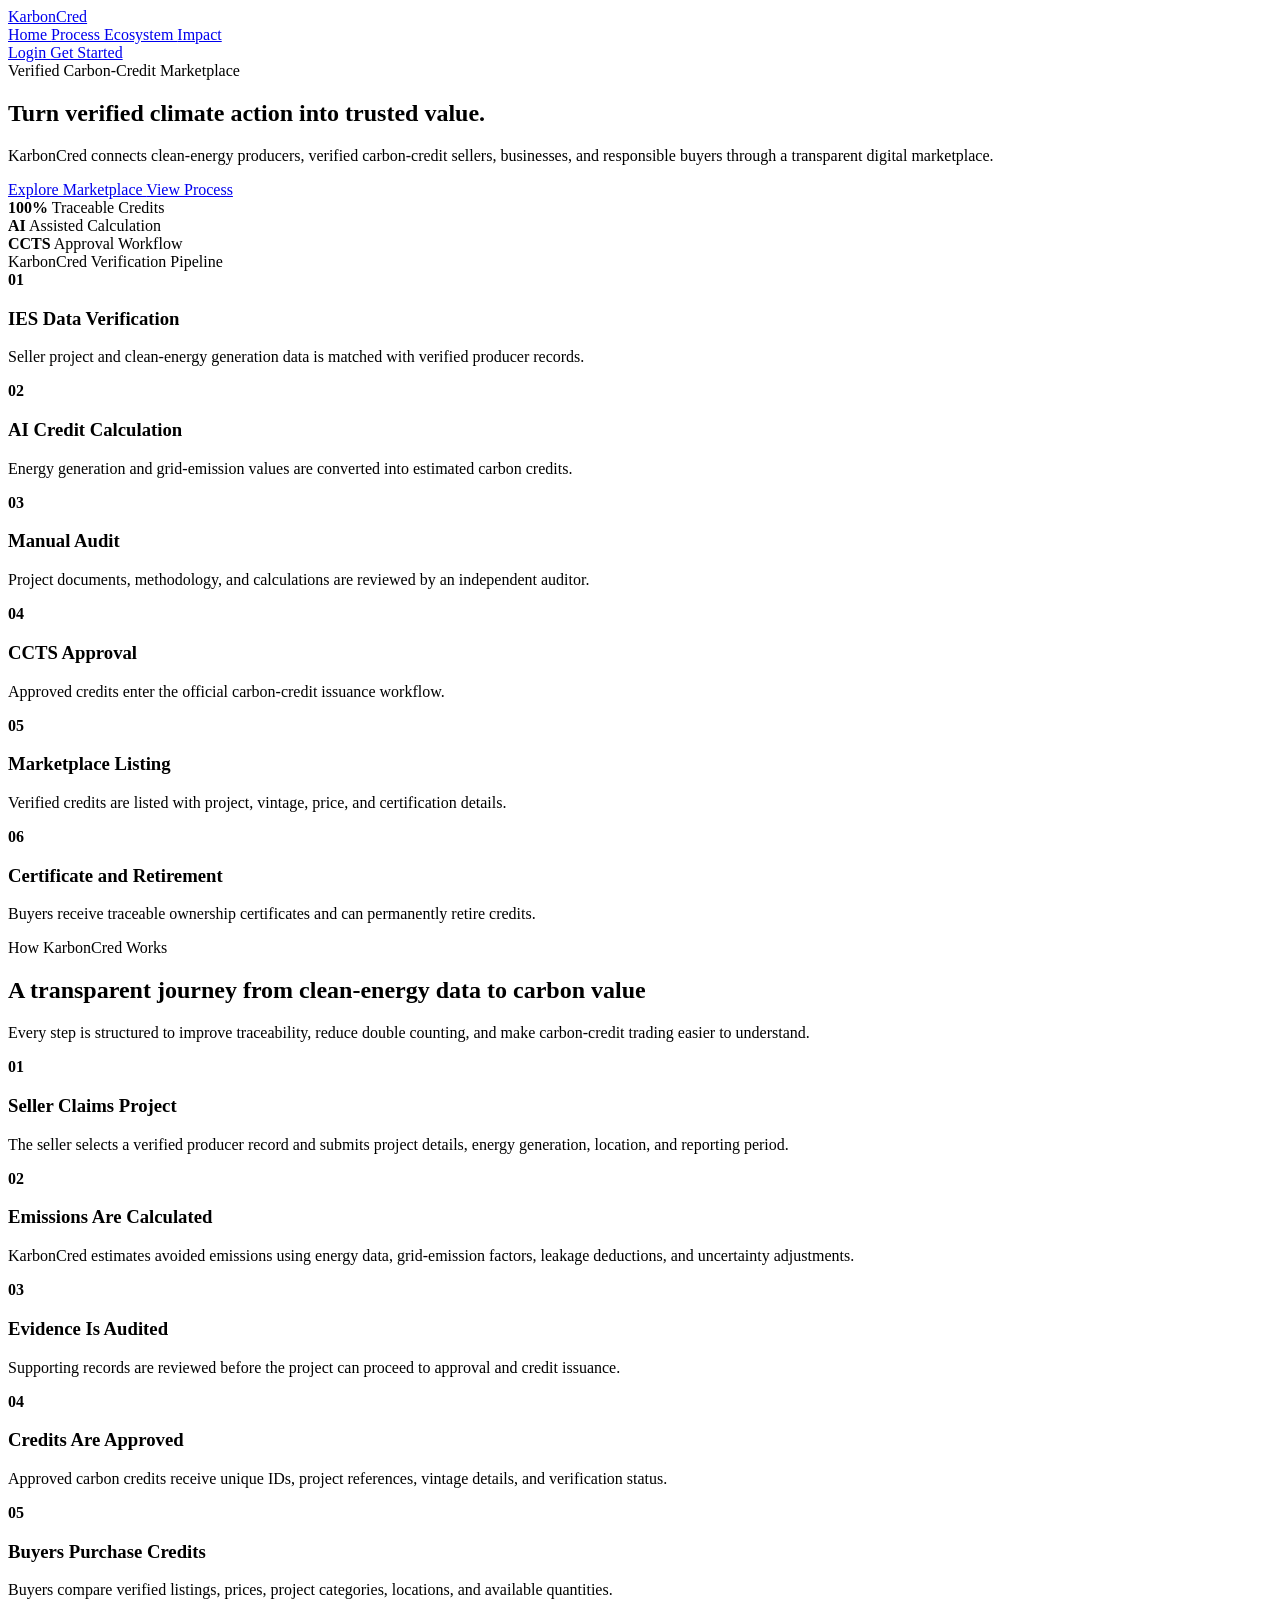
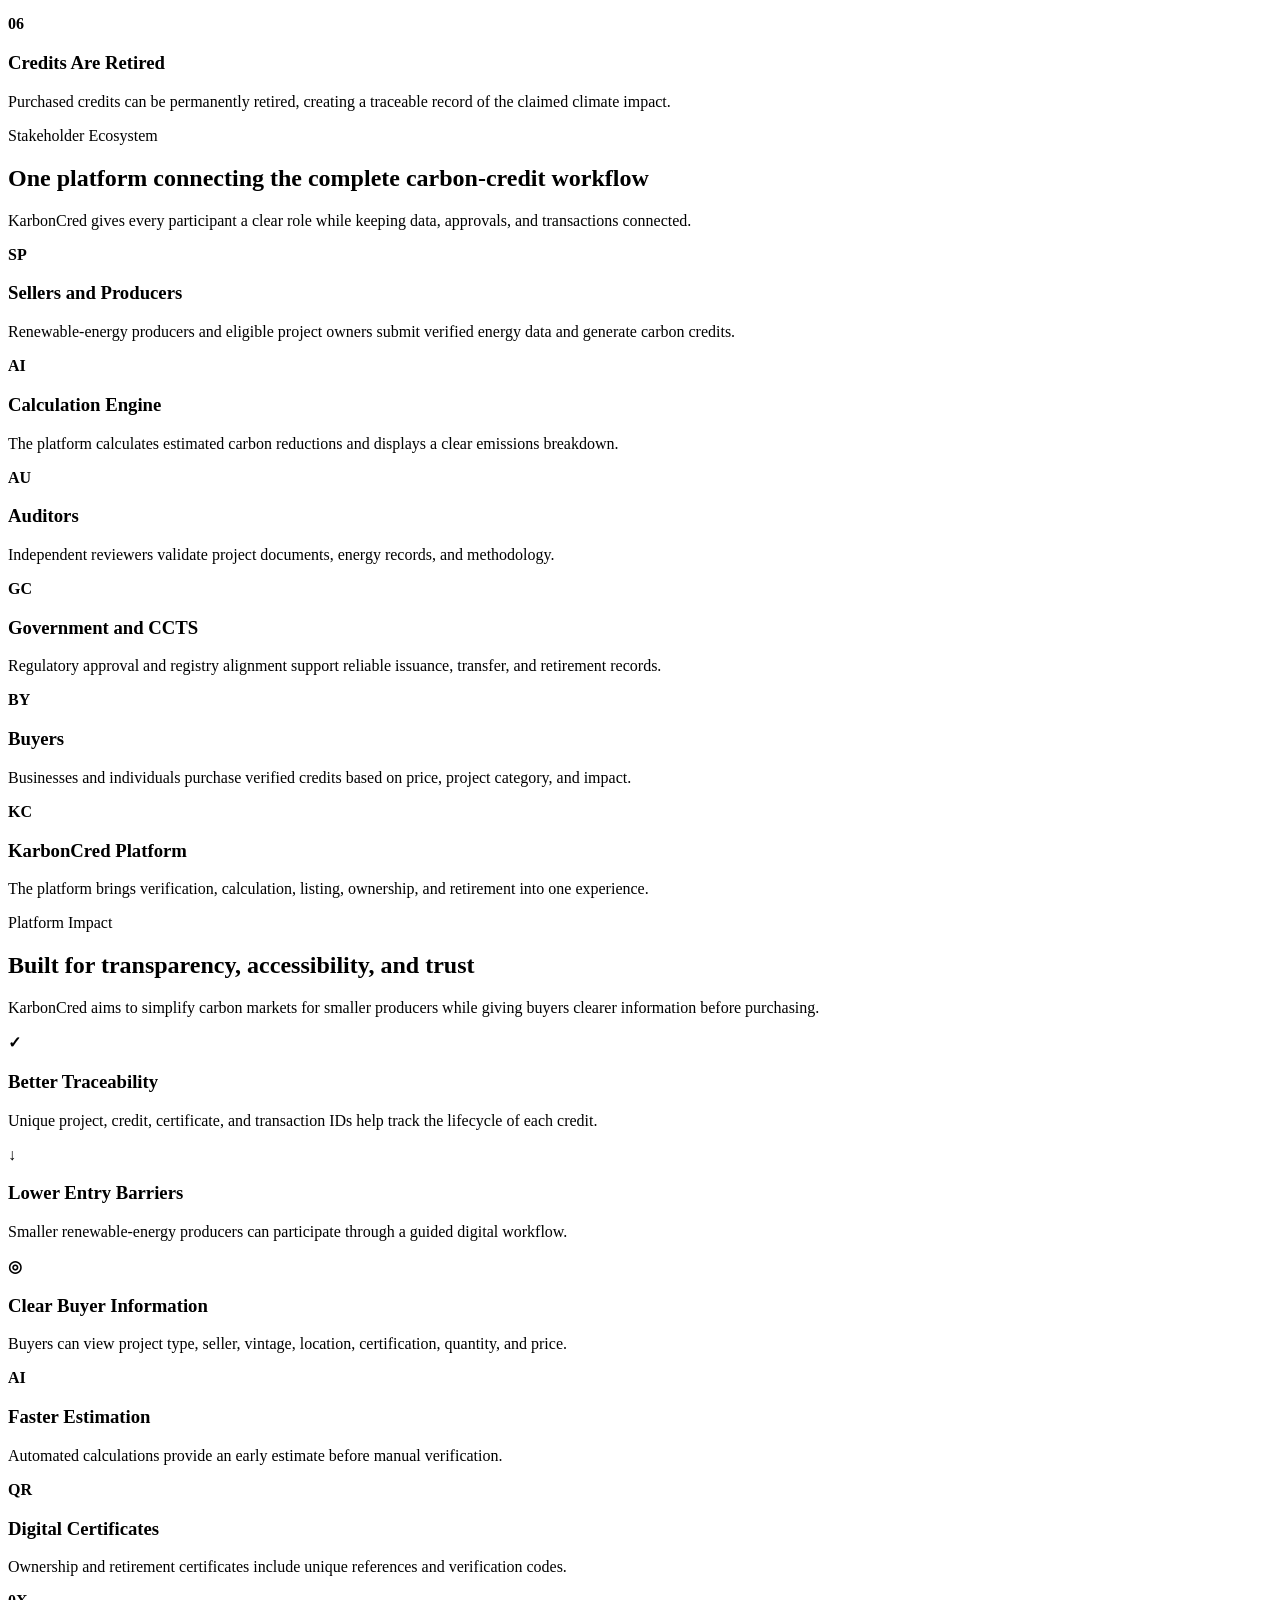
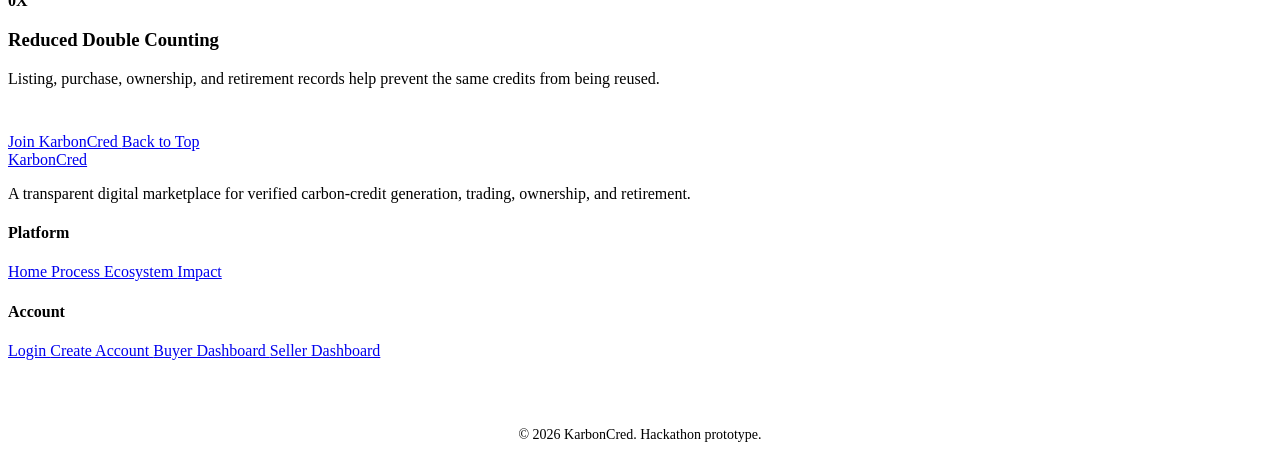
==== index.html @ 4720d19b "updated frontend" ====
<!DOCTYPE html>
<html lang="en">
<head>
  <meta charset="UTF-8" />

  <meta
    name="viewport"
    content="width=device-width, initial-scale=1.0"
  />

  <meta
    name="description"
    content="KarbonCred is a digital carbon-credit marketplace connecting verified sellers and responsible buyers."
  />

  <title>KarbonCred | Carbon Credit Marketplace</title>

  <link
    rel="stylesheet"
    href="css/main.css"
  />
</head>

<body>
  <!-- =====================================================
       HEADER
  ====================================================== -->

  <header class="header">
    <div class="container nav">
      <a
        href="index.html"
        class="logo"
        aria-label="KarbonCred home"
      >
        Karbon<span>Cred</span>
      </a>

      <nav
        class="nav-links"
        aria-label="Main navigation"
      >
        <a
          href="#home"
          class="active"
        >
          Home
        </a>

        <a href="#process">
          Process
        </a>

        <a href="#ecosystem">
          Ecosystem
        </a>

        <a href="#impact">
          Impact
        </a>
      </nav>

      <div class="nav-actions">
        <a
          href="auth.html"
          class="btn ghost"
        >
          Login
        </a>

        <a
          href="auth.html"
          class="btn primary"
        >
          Get Started
        </a>
      </div>
    </div>
  </header>

  <!-- =====================================================
       MAIN
  ====================================================== -->

  <main>
    <!-- ===================================================
         HERO SECTION
    ==================================================== -->

    <section
      class="hero"
      id="home"
    >
      <div class="container hero-grid">
        <div class="hero-content">
          <div class="badge">
            Verified Carbon-Credit Marketplace
          </div>

          <h1>
            Turn verified
            climate action into
            <span class="green-text">
              trusted value.
            </span>
          </h1>

          <p>
            KarbonCred connects clean-energy producers,
            verified carbon-credit sellers, businesses,
            and responsible buyers through a transparent
            digital marketplace.
          </p>

          <div class="hero-actions">
            <a
              href="auth.html"
              class="btn primary large"
            >
              Explore Marketplace
            </a>

            <a
              href="#process"
              class="btn ghost large"
            >
              View Process
            </a>
          </div>

          <div class="stats">
            <div>
              <b>100%</b>
              <span>
                Traceable Credits
              </span>
            </div>

            <div>
              <b>AI</b>
              <span>
                Assisted Calculation
              </span>
            </div>

            <div>
              <b>CCTS</b>
              <span>
                Approval Workflow
              </span>
            </div>
          </div>
        </div>

        <div class="pipeline-card">
          <div class="card-head">
            <i></i>
            <i></i>
            <i></i>

            <span>
              KarbonCred Verification Pipeline
            </span>
          </div>

          <div class="steps">
            <div class="step active">
              <b>01</b>

              <div>
                <h3>
                  IES Data Verification
                </h3>

                <p>
                  Seller project and clean-energy
                  generation data is matched with
                  verified producer records.
                </p>
              </div>
            </div>

            <div class="step">
              <b>02</b>

              <div>
                <h3>
                  AI Credit Calculation
                </h3>

                <p>
                  Energy generation and grid-emission
                  values are converted into estimated
                  carbon credits.
                </p>
              </div>
            </div>

            <div class="step">
              <b>03</b>

              <div>
                <h3>
                  Manual Audit
                </h3>

                <p>
                  Project documents, methodology, and
                  calculations are reviewed by an
                  independent auditor.
                </p>
              </div>
            </div>

            <div class="step">
              <b>04</b>

              <div>
                <h3>
                  CCTS Approval
                </h3>

                <p>
                  Approved credits enter the official
                  carbon-credit issuance workflow.
                </p>
              </div>
            </div>

            <div class="step">
              <b>05</b>

              <div>
                <h3>
                  Marketplace Listing
                </h3>

                <p>
                  Verified credits are listed with
                  project, vintage, price, and
                  certification details.
                </p>
              </div>
            </div>

            <div class="step">
              <b>06</b>

              <div>
                <h3>
                  Certificate and Retirement
                </h3>

                <p>
                  Buyers receive traceable ownership
                  certificates and can permanently
                  retire credits.
                </p>
              </div>
            </div>
          </div>
        </div>
      </div>
    </section>

    <!-- ===================================================
         PROCESS SECTION
    ==================================================== -->

    <section
      class="process"
      id="process"
    >
      <div class="container">
        <div class="section-title">
          <span>
            How KarbonCred Works
          </span>

          <h2>
            A transparent journey from
            clean-energy data to carbon value
          </h2>

          <p>
            Every step is structured to improve
            traceability, reduce double counting,
            and make carbon-credit trading easier
            to understand.
          </p>
        </div>

        <div class="process-grid">
          <article>
            <b>01</b>

            <h3>
              Seller Claims Project
            </h3>

            <p>
              The seller selects a verified producer
              record and submits project details,
              energy generation, location, and
              reporting period.
            </p>
          </article>

          <article>
            <b>02</b>

            <h3>
              Emissions Are Calculated
            </h3>

            <p>
              KarbonCred estimates avoided emissions
              using energy data, grid-emission
              factors, leakage deductions, and
              uncertainty adjustments.
            </p>
          </article>

          <article>
            <b>03</b>

            <h3>
              Evidence Is Audited
            </h3>

            <p>
              Supporting records are reviewed before
              the project can proceed to approval
              and credit issuance.
            </p>
          </article>

          <article>
            <b>04</b>

            <h3>
              Credits Are Approved
            </h3>

            <p>
              Approved carbon credits receive unique
              IDs, project references, vintage
              details, and verification status.
            </p>
          </article>

          <article>
            <b>05</b>

            <h3>
              Buyers Purchase Credits
            </h3>

            <p>
              Buyers compare verified listings,
              prices, project categories, locations,
              and available quantities.
            </p>
          </article>

          <article>
            <b>06</b>

            <h3>
              Credits Are Retired
            </h3>

            <p>
              Purchased credits can be permanently
              retired, creating a traceable record
              of the claimed climate impact.
            </p>
          </article>
        </div>
      </div>
    </section>

    <!-- ===================================================
         ECOSYSTEM SECTION
    ==================================================== -->

    <section
      class="hero"
      id="ecosystem"
    >
      <div class="container">
        <div class="section-title">
          <span>
            Stakeholder Ecosystem
          </span>

          <h2>
            One platform connecting the
            complete carbon-credit workflow
          </h2>

          <p>
            KarbonCred gives every participant a clear
            role while keeping data, approvals, and
            transactions connected.
          </p>
        </div>

        <div class="process-grid">
          <article>
            <b>SP</b>

            <h3>
              Sellers and Producers
            </h3>

            <p>
              Renewable-energy producers and eligible
              project owners submit verified energy
              data and generate carbon credits.
            </p>
          </article>

          <article>
            <b>AI</b>

            <h3>
              Calculation Engine
            </h3>

            <p>
              The platform calculates estimated
              carbon reductions and displays a clear
              emissions breakdown.
            </p>
          </article>

          <article>
            <b>AU</b>

            <h3>
              Auditors
            </h3>

            <p>
              Independent reviewers validate project
              documents, energy records, and
              methodology.
            </p>
          </article>

          <article>
            <b>GC</b>

            <h3>
              Government and CCTS
            </h3>

            <p>
              Regulatory approval and registry
              alignment support reliable issuance,
              transfer, and retirement records.
            </p>
          </article>

          <article>
            <b>BY</b>

            <h3>
              Buyers
            </h3>

            <p>
              Businesses and individuals purchase
              verified credits based on price,
              project category, and impact.
            </p>
          </article>

          <article>
            <b>KC</b>

            <h3>
              KarbonCred Platform
            </h3>

            <p>
              The platform brings verification,
              calculation, listing, ownership, and
              retirement into one experience.
            </p>
          </article>
        </div>
      </div>
    </section>

    <!-- ===================================================
         IMPACT SECTION
    ==================================================== -->

    <section
      class="process"
      id="impact"
    >
      <div class="container">
        <div class="section-title">
          <span>
            Platform Impact
          </span>

          <h2>
            Built for transparency,
            accessibility, and trust
          </h2>

          <p>
            KarbonCred aims to simplify carbon markets
            for smaller producers while giving buyers
            clearer information before purchasing.
          </p>
        </div>

        <div class="process-grid">
          <article>
            <b>✓</b>

            <h3>
              Better Traceability
            </h3>

            <p>
              Unique project, credit, certificate,
              and transaction IDs help track the
              lifecycle of each credit.
            </p>
          </article>

          <article>
            <b>↓</b>

            <h3>
              Lower Entry Barriers
            </h3>

            <p>
              Smaller renewable-energy producers can
              participate through a guided digital
              workflow.
            </p>
          </article>

          <article>
            <b>◎</b>

            <h3>
              Clear Buyer Information
            </h3>

            <p>
              Buyers can view project type, seller,
              vintage, location, certification,
              quantity, and price.
            </p>
          </article>

          <article>
            <b>AI</b>

            <h3>
              Faster Estimation
            </h3>

            <p>
              Automated calculations provide an early
              estimate before manual verification.
            </p>
          </article>

          <article>
            <b>QR</b>

            <h3>
              Digital Certificates
            </h3>

            <p>
              Ownership and retirement certificates
              include unique references and
              verification codes.
            </p>
          </article>

          <article>
            <b>0X</b>

            <h3>
              Reduced Double Counting
            </h3>

            <p>
              Listing, purchase, ownership, and
              retirement records help prevent the
              same credits from being reused.
            </p>
          </article>
        </div>

        <div
          class="hero-actions"
          style="justify-content: center; margin-top: 45px;"
        >
          <a
            href="auth.html"
            class="btn primary large"
          >
            Join KarbonCred
          </a>

          <a
            href="#home"
            class="btn ghost large"
          >
            Back to Top
          </a>
        </div>
      </div>
    </section>
  </main>

  <!-- =====================================================
       FOOTER
  ====================================================== -->

  <footer>
    <div class="container footer-grid">
      <div>
        <a
          href="index.html"
          class="logo"
        >
          Karbon<span>Cred</span>
        </a>

        <p>
          A transparent digital marketplace for
          verified carbon-credit generation,
          trading, ownership, and retirement.
        </p>
      </div>

      <div>
        <h4>
          Platform
        </h4>

        <a href="#home">
          Home
        </a>

        <a href="#process">
          Process
        </a>

        <a href="#ecosystem">
          Ecosystem
        </a>

        <a href="#impact">
          Impact
        </a>
      </div>

      <div>
        <h4>
          Account
        </h4>

        <a href="auth.html">
          Login
        </a>

        <a href="auth.html">
          Create Account
        </a>

        <a href="buyer.html">
          Buyer Dashboard
        </a>

        <a href="seller.html">
          Seller Dashboard
        </a>
      </div>
    </div>

    <div
      class="container"
      style="
        margin-top: 45px;
        padding-top: 22px;
        border-top: 1px solid var(--border);
        color: var(--muted);
        text-align: center;
        font-size: 14px;
      "
    >
      © 2026 KarbonCred. Hackathon prototype.
    </div>
  </footer>

  <script src="js/main.js"></script>
</body>
</html>
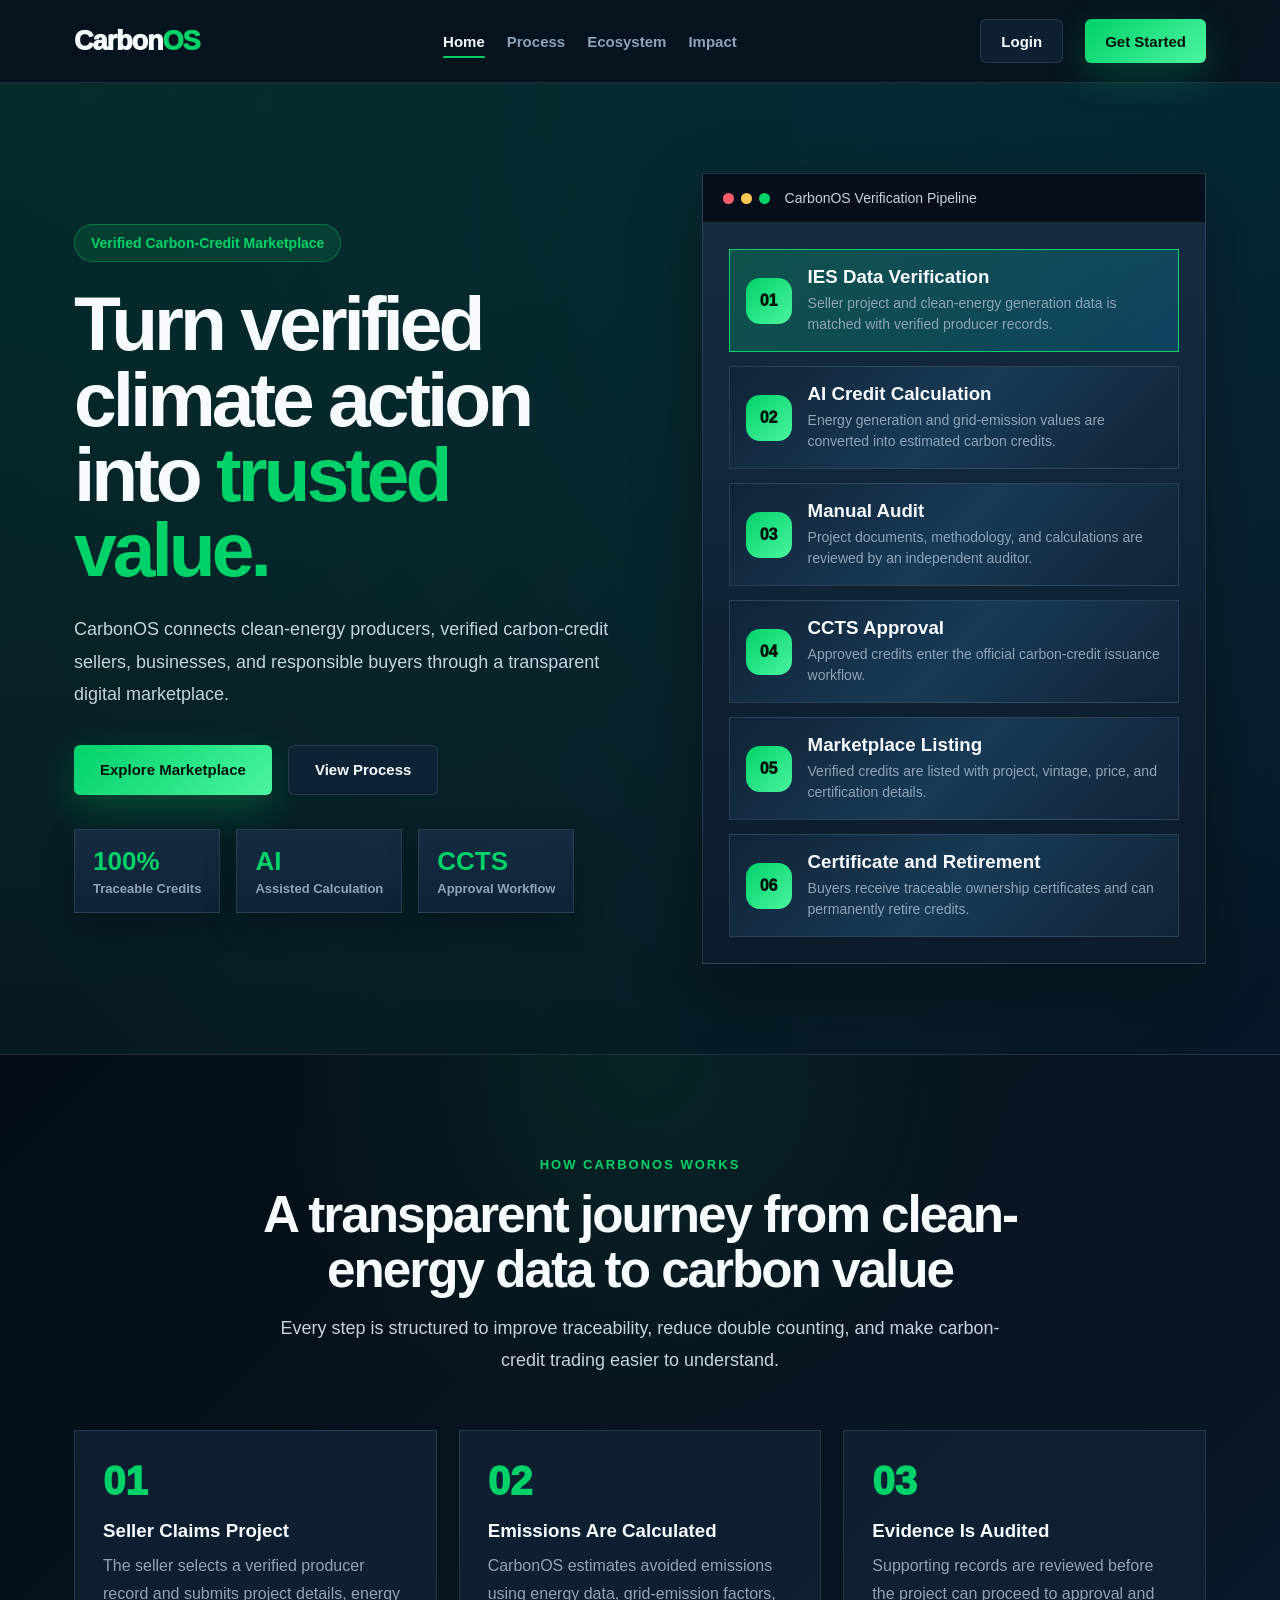
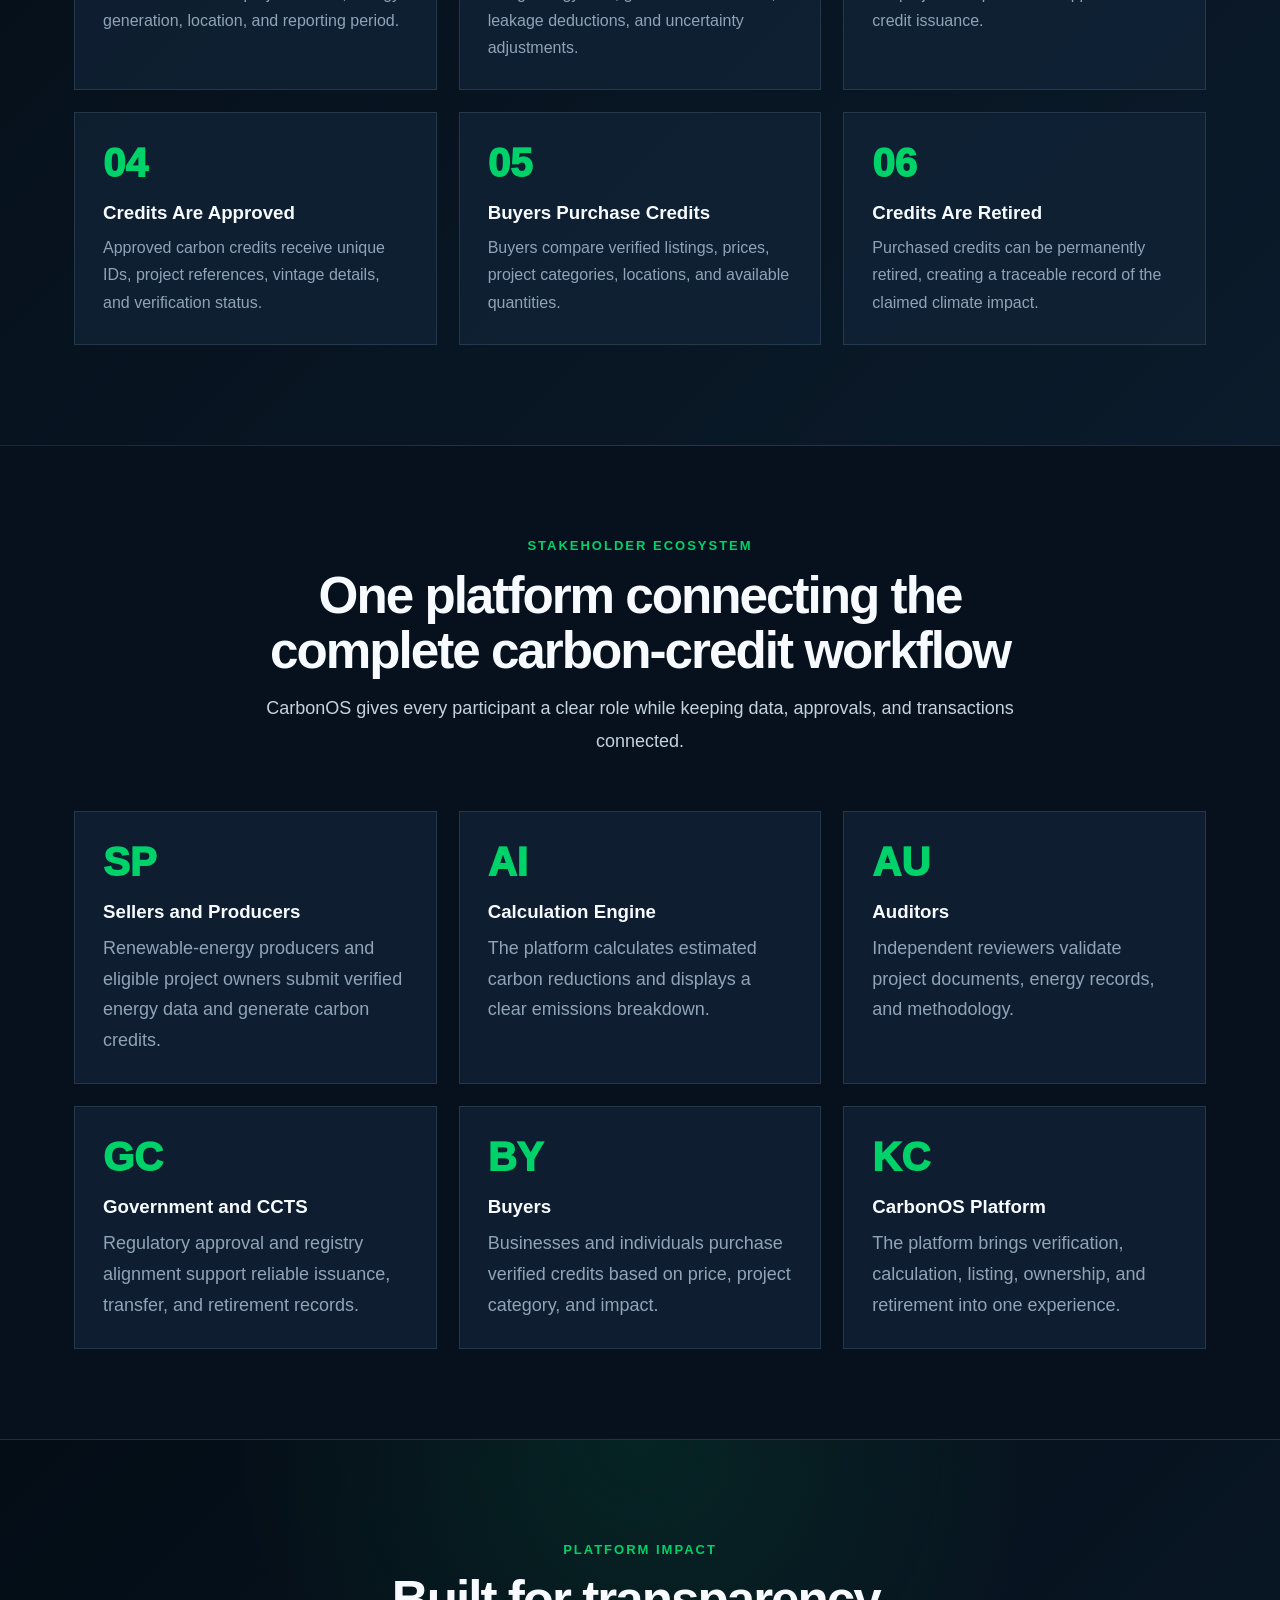
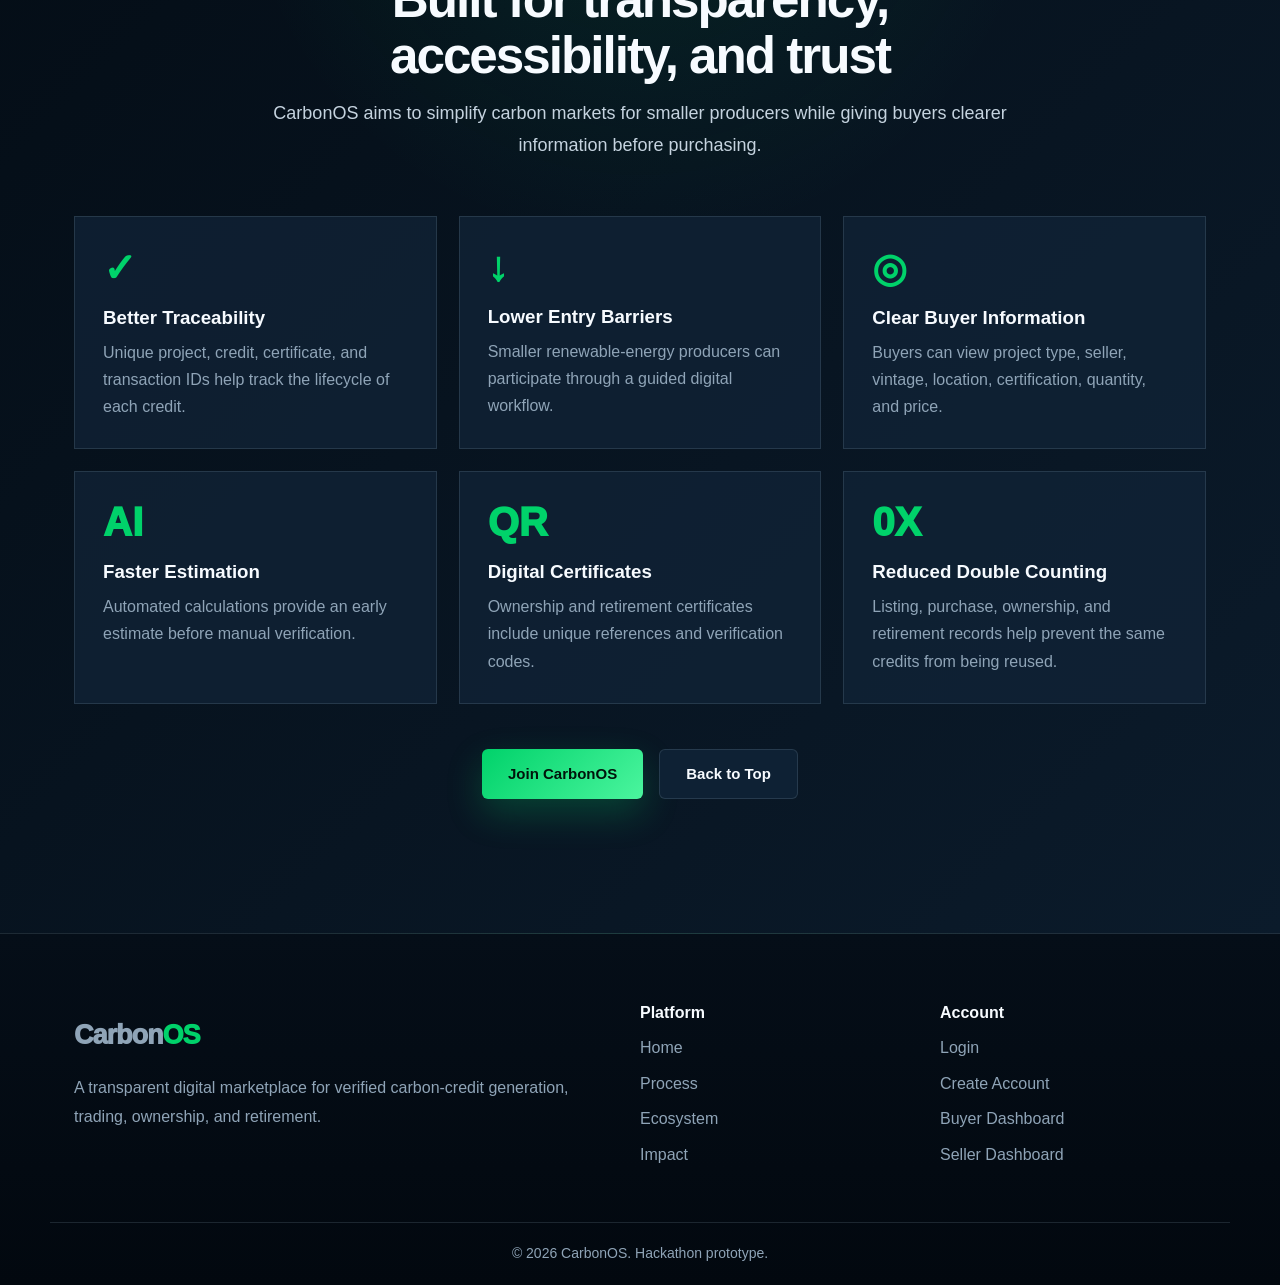
==== commit f32ef21f: "correct in HTML files" ====
--- a/index.html
+++ b/index.html
@@ -10,14 +10,14 @@
 
   <meta
     name="description"
-    content="KarbonCred is a digital carbon-credit marketplace connecting verified sellers and responsible buyers."
+    content="CarbonOS is a digital carbon-credit marketplace connecting verified sellers and responsible buyers."
   />
 
-  <title>KarbonCred | Carbon Credit Marketplace</title>
+  <title>CarbonOS | Carbon Credit Marketplace</title>
 
   <link
     rel="stylesheet"
-    href="css/main.css"
+    href="main.css"
   />
 </head>
 
@@ -31,9 +31,9 @@
       <a
         href="index.html"
         class="logo"
-        aria-label="KarbonCred home"
+        aria-label="CarbonOS home"
       >
-        Karbon<span>Cred</span>
+        Carbon<span>OS</span>
       </a>
 
       <nav
@@ -106,7 +106,7 @@
           </h1>
 
           <p>
-            KarbonCred connects clean-energy producers,
+            CarbonOS connects clean-energy producers,
             verified carbon-credit sellers, businesses,
             and responsible buyers through a transparent
             digital marketplace.
@@ -159,7 +159,7 @@
             <i></i>
 
             <span>
-              KarbonCred Verification Pipeline
+              CarbonOS Verification Pipeline
             </span>
           </div>
 
@@ -274,7 +274,7 @@
       <div class="container">
         <div class="section-title">
           <span>
-            How KarbonCred Works
+            How CarbonOS Works
           </span>
 
           <h2>
@@ -314,7 +314,7 @@
             </h3>
 
             <p>
-              KarbonCred estimates avoided emissions
+              CarbonOS estimates avoided emissions
               using energy data, grid-emission
               factors, leakage deductions, and
               uncertainty adjustments.
@@ -400,7 +400,7 @@
           </h2>
 
           <p>
-            KarbonCred gives every participant a clear
+            CarbonOS gives every participant a clear
             role while keeping data, approvals, and
             transactions connected.
           </p>
@@ -481,7 +481,7 @@
             <b>KC</b>
 
             <h3>
-              KarbonCred Platform
+              CarbonOS Platform
             </h3>
 
             <p>
@@ -514,7 +514,7 @@
           </h2>
 
           <p>
-            KarbonCred aims to simplify carbon markets
+            CarbonOS aims to simplify carbon markets
             for smaller producers while giving buyers
             clearer information before purchasing.
           </p>
@@ -613,7 +613,7 @@
             href="auth.html"
             class="btn primary large"
           >
-            Join KarbonCred
+            Join CarbonOS
           </a>
 
           <a
@@ -638,7 +638,7 @@
           href="index.html"
           class="logo"
         >
-          Karbon<span>Cred</span>
+          Carbon<span>OS</span>
         </a>
 
         <p>
@@ -704,10 +704,10 @@
         font-size: 14px;
       "
     >
-      © 2026 KarbonCred. Hackathon prototype.
+      © 2026 CarbonOS. Hackathon prototype.
     </div>
   </footer>
 
-  <script src="js/main.js"></script>
+  <script src="main.js"></script>
 </body>
 </html>
--- a/main.css
+++ b/main.css
@@ -0,0 +1,1151 @@
+/* =========================================================
+   KARBONCRED COMMON STYLES
+   Used by:
+   index.html
+   auth.html
+   buyer.html
+   seller.html
+========================================================= */
+
+:root {
+  --primary: #00d26a;
+  --primary-dark: #00a651;
+  --primary-light: #4bf59e;
+  --primary-soft: rgba(0, 210, 106, 0.12);
+
+  --cyan: #00c2ff;
+  --cyan-soft: rgba(0, 194, 255, 0.12);
+
+  --background: #06111d;
+  --background-light: #0a1928;
+
+  --surface: #102337;
+  --surface-light: #152d44;
+  --surface-hover: #19364f;
+
+  --text: #f7fbff;
+  --text-soft: #c5d3df;
+  --muted: #8fa4b7;
+
+  --border: rgba(145, 169, 188, 0.18);
+  --border-green: rgba(0, 210, 106, 0.38);
+  --border-cyan: rgba(0, 194, 255, 0.38);
+
+  --success: #00d26a;
+  --warning: #ffc857;
+  --danger: #ff5f6d;
+
+  --shadow:
+    0 20px 60px rgba(0, 0, 0, 0.34);
+
+  --shadow-soft:
+    0 12px 32px rgba(0, 0, 0, 0.22);
+
+  --container: 1180px;
+}
+
+/* =========================================================
+   RESET
+========================================================= */
+
+* {
+  margin: 0;
+  padding: 0;
+  box-sizing: border-box;
+}
+
+html {
+  scroll-behavior: smooth;
+}
+
+body {
+  min-height: 100vh;
+
+  font-family:
+    Inter,
+    "Segoe UI",
+    Arial,
+    sans-serif;
+
+  color: var(--text);
+
+  background:
+    radial-gradient(
+      circle at top left,
+      rgba(0, 210, 106, 0.13),
+      transparent 36%
+    ),
+    radial-gradient(
+      circle at top right,
+      rgba(0, 194, 255, 0.1),
+      transparent 34%
+    ),
+    var(--background);
+
+  overflow-x: hidden;
+}
+
+a {
+  color: inherit;
+  text-decoration: none;
+}
+
+button,
+input,
+select,
+textarea {
+  font: inherit;
+}
+
+button {
+  border: none;
+  cursor: pointer;
+}
+
+input,
+select,
+textarea {
+  color-scheme: dark;
+}
+
+ul {
+  list-style: none;
+}
+
+img {
+  display: block;
+  max-width: 100%;
+}
+
+::selection {
+  color: #00140b;
+  background: var(--primary);
+}
+
+/* =========================================================
+   COMMON HELPERS
+========================================================= */
+
+.container {
+  width: 100%;
+  max-width: var(--container);
+  margin: 0 auto;
+  padding: 0 24px;
+}
+
+.full {
+  width: 100%;
+}
+
+.hidden {
+  display: none !important;
+}
+
+.green-text {
+  color: var(--primary) !important;
+}
+
+.msg {
+  min-height: 22px;
+
+  color: var(--primary);
+
+  font-size: 14px;
+  font-weight: 800;
+}
+
+/* =========================================================
+   COMMON BUTTONS
+========================================================= */
+
+.btn {
+  display: inline-flex;
+  align-items: center;
+  justify-content: center;
+  gap: 8px;
+
+  min-height: 44px;
+  padding: 12px 20px;
+
+  border-radius: 14px;
+
+  font-size: 15px;
+  font-weight: 900;
+
+  transition:
+    transform 0.25s ease,
+    box-shadow 0.25s ease,
+    border-color 0.25s ease,
+    color 0.25s ease,
+    background 0.25s ease;
+}
+
+.btn:hover {
+  transform: translateY(-3px);
+}
+
+.btn:active {
+  transform: translateY(-1px);
+}
+
+.btn.primary {
+  color: #00140b;
+
+  background:
+    linear-gradient(
+      135deg,
+      var(--primary),
+      var(--primary-light)
+    );
+
+  box-shadow:
+    0 14px 36px rgba(0, 210, 106, 0.24);
+}
+
+.btn.primary:hover {
+  box-shadow:
+    0 18px 44px rgba(0, 210, 106, 0.34);
+}
+
+.btn.ghost {
+  color: var(--text);
+
+  background:
+    rgba(16, 35, 55, 0.86);
+
+  border:
+    1px solid var(--border);
+}
+
+.btn.ghost:hover {
+  color: var(--primary);
+
+  border-color: var(--primary);
+
+  background:
+    rgba(0, 210, 106, 0.08);
+}
+
+.btn.large {
+  min-height: 50px;
+
+  padding: 15px 26px;
+
+  border-radius: 16px;
+}
+
+/* =========================================================
+   LOGO
+========================================================= */
+
+.logo {
+  display: inline-flex;
+  align-items: center;
+
+  color: var(--text);
+
+  font-size: 27px;
+  font-weight: 950;
+  letter-spacing: -1px;
+}
+
+.logo span {
+  color: var(--primary);
+}
+
+/* =========================================================
+   COMMON HEADER
+========================================================= */
+
+.header {
+  position: sticky;
+  top: 0;
+  z-index: 1000;
+
+  background:
+    rgba(6, 17, 29, 0.9);
+
+  backdrop-filter: blur(20px);
+
+  border-bottom:
+    1px solid var(--border);
+}
+
+.nav {
+  min-height: 82px;
+
+  display: flex;
+  align-items: center;
+  justify-content: space-between;
+  gap: 24px;
+}
+
+.nav-links,
+.nav-actions {
+  display: flex;
+  align-items: center;
+  gap: 22px;
+}
+
+.nav-links a {
+  position: relative;
+
+  color: var(--muted);
+
+  font-size: 15px;
+  font-weight: 800;
+
+  transition:
+    color 0.25s ease;
+}
+
+.nav-links a::after {
+  content: "";
+
+  position: absolute;
+  left: 0;
+  bottom: -8px;
+
+  width: 0;
+  height: 2px;
+
+  border-radius: 999px;
+
+  background: var(--primary);
+
+  transition:
+    width 0.25s ease;
+}
+
+.nav-links a:hover,
+.nav-links a.active {
+  color: var(--text);
+}
+
+.nav-links a:hover::after,
+.nav-links a.active::after {
+  width: 100%;
+}
+
+/* =========================================================
+   COMMON FORM STYLES
+========================================================= */
+
+label {
+  display: grid;
+  gap: 8px;
+
+  color: var(--text);
+
+  font-size: 14px;
+  font-weight: 800;
+}
+
+input,
+select,
+textarea {
+  width: 100%;
+
+  padding: 14px 15px;
+
+  border:
+    1px solid var(--border);
+
+  border-radius: 14px;
+
+  outline: none;
+
+  color: var(--text);
+
+  background:
+    rgba(6, 17, 29, 0.74);
+
+  transition:
+    border-color 0.25s ease,
+    box-shadow 0.25s ease,
+    background 0.25s ease;
+}
+
+input:focus,
+select:focus,
+textarea:focus {
+  border-color: var(--primary);
+
+  box-shadow:
+    0 0 0 4px rgba(0, 210, 106, 0.12);
+
+  background:
+    rgba(10, 25, 40, 0.96);
+}
+
+input::placeholder,
+textarea::placeholder {
+  color: #6f8396;
+}
+
+textarea {
+  min-height: 120px;
+  resize: vertical;
+}
+
+.form-row {
+  display: grid;
+  grid-template-columns:
+    1fr 1fr;
+
+  gap: 14px;
+}
+
+/* =========================================================
+   COMMON PANEL
+========================================================= */
+
+.panel {
+  display: grid;
+  gap: 16px;
+
+  padding: 24px;
+
+  border:
+    1px solid var(--border);
+
+  border-radius: 26px;
+
+  background:
+    linear-gradient(
+      180deg,
+      rgba(21, 45, 68, 0.98),
+      rgba(16, 35, 55, 0.98)
+    );
+
+  box-shadow:
+    var(--shadow-soft);
+}
+
+.panel-heading span {
+  color: var(--primary);
+
+  font-size: 13px;
+  font-weight: 900;
+  letter-spacing: 2px;
+  text-transform: uppercase;
+}
+
+.panel-heading h3 {
+  margin-top: 7px;
+}
+
+/* =========================================================
+   HOME PAGE
+========================================================= */
+
+.hero {
+  min-height:
+    calc(100vh - 82px);
+
+  display: flex;
+  align-items: center;
+
+  padding: 90px 0;
+}
+
+.hero-grid {
+  display: grid;
+  grid-template-columns:
+    1.05fr 0.95fr;
+
+  align-items: center;
+  gap: 70px;
+}
+
+.badge {
+  display: inline-flex;
+  align-items: center;
+
+  padding: 10px 16px;
+  margin-bottom: 24px;
+
+  border:
+    1px solid var(--border-green);
+
+  border-radius: 999px;
+
+  color: var(--primary);
+
+  background:
+    var(--primary-soft);
+
+  font-size: 14px;
+  font-weight: 900;
+}
+
+.hero h1,
+.auth-info h1 {
+  margin-bottom: 26px;
+
+  font-size:
+    clamp(44px, 6vw, 78px);
+
+  line-height: 0.98;
+  letter-spacing: -4px;
+}
+
+.hero p,
+.auth-info > p {
+  color: var(--text-soft);
+
+  font-size: 18px;
+  line-height: 1.8;
+}
+
+.hero-actions {
+  display: flex;
+  flex-wrap: wrap;
+  gap: 16px;
+
+  margin: 34px 0;
+}
+
+.stats {
+  display: flex;
+  flex-wrap: wrap;
+  gap: 16px;
+}
+
+.stats > div {
+  min-width: 145px;
+
+  padding: 16px 18px;
+
+  border-radius: 18px;
+
+  background:
+    linear-gradient(
+      180deg,
+      rgba(21, 45, 68, 0.92),
+      rgba(16, 35, 55, 0.92)
+    );
+
+  border:
+    1px solid var(--border);
+
+  box-shadow:
+    var(--shadow-soft);
+}
+
+.stats b,
+.stats span {
+  display: block;
+}
+
+.stats b {
+  color: var(--primary);
+
+  font-size: 26px;
+}
+
+.stats span {
+  margin-top: 4px;
+
+  color: var(--muted);
+
+  font-size: 13px;
+  font-weight: 700;
+}
+
+/* =========================================================
+   HOME PIPELINE
+========================================================= */
+
+.pipeline-card {
+  overflow: hidden;
+
+  border:
+    1px solid var(--border);
+
+  border-radius: 34px;
+
+  background:
+    linear-gradient(
+      180deg,
+      rgba(21, 45, 68, 0.97),
+      rgba(11, 27, 43, 0.97)
+    );
+
+  box-shadow:
+    var(--shadow);
+}
+
+.card-head {
+  display: flex;
+  align-items: center;
+  gap: 7px;
+
+  padding: 16px 20px;
+
+  background:
+    rgba(4, 12, 21, 0.9);
+
+  border-bottom:
+    1px solid var(--border);
+}
+
+.card-head i {
+  width: 11px;
+  height: 11px;
+
+  border-radius: 50%;
+
+  background: var(--primary);
+}
+
+.card-head i:first-child {
+  background: var(--danger);
+}
+
+.card-head i:nth-child(2) {
+  background: var(--warning);
+}
+
+.card-head span {
+  margin-left: 8px;
+
+  color: var(--text-soft);
+
+  font-size: 14px;
+}
+
+.steps {
+  display: grid;
+  gap: 14px;
+
+  padding: 26px;
+}
+
+.step {
+  min-height: 88px;
+
+  display: flex;
+  align-items: center;
+  gap: 16px;
+
+  padding: 16px;
+
+  border:
+    1px solid var(--border);
+
+  border-radius: 18px;
+
+  background:
+    linear-gradient(
+      135deg,
+      #102337 0%,
+      #183a55 50%,
+      #102337 100%
+    );
+}
+
+.step.active {
+  border-color:
+    var(--primary);
+
+  background:
+    linear-gradient(
+      135deg,
+      rgba(0, 210, 106, 0.24),
+      rgba(0, 194, 255, 0.17)
+    );
+}
+
+.step > b {
+  width: 46px;
+  height: 46px;
+
+  display: grid;
+  place-items: center;
+  flex-shrink: 0;
+
+  border-radius: 14px;
+
+  color: #00140b;
+
+  background:
+    linear-gradient(
+      135deg,
+      var(--primary),
+      var(--primary-light)
+    );
+
+  font-weight: 950;
+}
+
+.step p {
+  margin-top: 5px;
+
+  color: var(--muted);
+
+  font-size: 14px;
+  line-height: 1.5;
+}
+
+/* =========================================================
+   PROCESS SECTION
+========================================================= */
+
+.process {
+  padding: 100px 0;
+
+  background:
+    radial-gradient(
+      circle at top,
+      rgba(0, 210, 106, 0.1),
+      transparent 32%
+    ),
+    linear-gradient(
+      135deg,
+      #040d16,
+      #0b1b2b
+    );
+
+  border-top:
+    1px solid var(--border);
+
+  border-bottom:
+    1px solid var(--border);
+}
+
+.section-title {
+  max-width: 760px;
+
+  margin: 0 auto 54px;
+
+  text-align: center;
+}
+
+.section-title > span {
+  color: var(--primary);
+
+  font-size: 13px;
+  font-weight: 900;
+  letter-spacing: 2px;
+  text-transform: uppercase;
+}
+
+.section-title h2 {
+  margin: 14px 0;
+
+  font-size:
+    clamp(34px, 4vw, 54px);
+
+  line-height: 1.08;
+  letter-spacing: -2px;
+}
+
+.section-title p {
+  color: var(--text-soft);
+
+  font-size: 18px;
+  line-height: 1.8;
+}
+
+.process-grid {
+  display: grid;
+  grid-template-columns:
+    repeat(3, 1fr);
+
+  gap: 22px;
+}
+
+.process-grid article {
+  padding: 28px;
+
+  border:
+    1px solid var(--border);
+
+  border-radius: 24px;
+
+  background:
+    rgba(16, 35, 55, 0.75);
+}
+
+.process-grid article > b {
+  color: var(--primary);
+
+  font-size: 40px;
+  font-weight: 950;
+}
+
+.process-grid h3 {
+  margin: 16px 0 10px;
+}
+
+.process-grid p {
+  color: var(--muted);
+
+  line-height: 1.7;
+}
+
+/* =========================================================
+   AUTH PAGE
+========================================================= */
+
+.auth-page {
+  min-height:
+    calc(100vh - 82px);
+
+  display: grid;
+  place-items: center;
+
+  padding: 70px 0;
+}
+
+.auth-layout {
+  display: grid;
+  grid-template-columns:
+    0.9fr 1.1fr;
+
+  align-items: center;
+  gap: 60px;
+}
+
+.auth-info ul {
+  display: grid;
+  gap: 14px;
+
+  margin-top: 26px;
+}
+
+.auth-info li {
+  color: var(--text-soft);
+
+  line-height: 1.7;
+}
+
+.auth-info li::before {
+  content: "✓";
+
+  margin-right: 10px;
+
+  color: var(--primary);
+
+  font-weight: 950;
+}
+
+.auth-card {
+  padding: 30px;
+
+  border:
+    1px solid var(--border);
+
+  border-radius: 30px;
+
+  background:
+    linear-gradient(
+      180deg,
+      rgba(21, 45, 68, 0.98),
+      rgba(16, 35, 55, 0.98)
+    );
+
+  box-shadow:
+    var(--shadow);
+}
+
+.tabs {
+  display: grid;
+  grid-template-columns:
+    1fr 1fr;
+
+  gap: 10px;
+
+  padding: 6px;
+  margin-bottom: 24px;
+
+  border-radius: 16px;
+
+  background:
+    rgba(6, 17, 29, 0.72);
+}
+
+.tab {
+  min-height: 44px;
+
+  border-radius: 12px;
+
+  color: var(--muted);
+
+  background:
+    transparent;
+
+  font-weight: 900;
+}
+
+.tab.active {
+  color: #00140b;
+
+  background:
+    linear-gradient(
+      135deg,
+      var(--primary),
+      var(--primary-light)
+    );
+}
+
+.auth-panel {
+  display: none;
+}
+
+.auth-panel.active {
+  display: block;
+}
+
+.auth-panel h2 {
+  font-size: 30px;
+}
+
+.auth-panel > p {
+  margin: 8px 0 20px;
+
+  color: var(--muted);
+}
+
+.auth-panel form {
+  display: grid;
+  gap: 16px;
+}
+
+.role-grid {
+  display: grid;
+  grid-template-columns:
+    1fr 1fr;
+
+  gap: 12px;
+}
+
+.role {
+  display: grid !important;
+  gap: 5px !important;
+
+  padding: 15px;
+
+  border:
+    1px solid var(--border);
+
+  border-radius: 16px;
+
+  background:
+    rgba(6, 17, 29, 0.65);
+
+  cursor: pointer;
+}
+
+.role.selected {
+  border-color:
+    var(--primary);
+
+  background:
+    rgba(0, 210, 106, 0.08);
+}
+
+.role input {
+  width: auto;
+
+  accent-color:
+    var(--primary);
+}
+
+.role span {
+  color: var(--muted);
+
+  font-size: 13px;
+}
+
+/* =========================================================
+   FOOTER
+========================================================= */
+
+footer {
+  padding: 70px 0 24px;
+
+  background:
+    linear-gradient(
+      180deg,
+      #050e18,
+      #02080f
+    );
+}
+
+.footer-grid {
+  display: grid;
+  grid-template-columns:
+    2fr 1fr 1fr;
+
+  gap: 34px;
+}
+
+.footer-grid h4 {
+  margin-bottom: 12px;
+}
+
+.footer-grid p,
+.footer-grid a {
+  color: var(--muted);
+
+  line-height: 1.8;
+}
+
+.footer-grid p {
+  margin-top: 15px;
+}
+
+.footer-grid a {
+  display: block;
+
+  margin: 7px 0;
+}
+
+.footer-grid a:hover {
+  color: var(--primary);
+}
+
+/* =========================================================
+   COMMON RESPONSIVE
+========================================================= */
+
+@media (max-width: 1050px) {
+  .hero-grid,
+  .auth-layout {
+    grid-template-columns: 1fr;
+  }
+
+  .pipeline-card {
+    width: 100%;
+    max-width: 650px;
+
+    margin: 0 auto;
+  }
+
+  .process-grid {
+    grid-template-columns:
+      repeat(2, 1fr);
+  }
+}
+
+@media (max-width: 700px) {
+  .container {
+    padding: 0 18px;
+  }
+
+  .nav {
+    flex-wrap: wrap;
+
+    padding: 15px 0;
+  }
+
+  .nav-links {
+    order: 3;
+
+    width: 100%;
+
+    justify-content: center;
+  }
+
+  .nav-actions {
+    gap: 8px;
+  }
+
+  .nav-actions .btn {
+    padding: 10px 13px;
+  }
+
+  .hero {
+    padding: 70px 0;
+  }
+
+  .hero h1,
+  .auth-info h1 {
+    letter-spacing: -2px;
+  }
+
+  .hero-actions,
+  .stats {
+    flex-direction: column;
+  }
+
+  .hero-actions .btn,
+  .stats > div {
+    width: 100%;
+  }
+
+  .process-grid,
+  .footer-grid,
+  .form-row,
+  .role-grid {
+    grid-template-columns: 1fr;
+  }
+
+  .steps {
+    padding: 18px;
+  }
+
+  .auth-card {
+    padding: 22px;
+  }
+}
+
+@media (max-width: 450px) {
+  .logo {
+    font-size: 23px;
+  }
+
+  .nav-actions {
+    width: 100%;
+  }
+
+  .nav-actions .btn {
+    flex: 1;
+  }
+
+  .hero h1,
+  .auth-info h1 {
+    font-size: 39px;
+  }
+
+  .pipeline-card {
+    border-radius: 24px;
+  }
+}
+/* CARDS STRAIGHT, BUTTONS SLIGHTLY ROUNDED */
+
+.panel,
+.welcome,
+.metrics article,
+.process-grid article,
+.stats > div,
+.auth-card,
+.role,
+.pipeline-card,
+.step,
+.profile,
+.credit,
+.credit-info > div,
+.table-wrap,
+.listing-preview,
+.upload-section,
+.progress-item,
+.activity-list > div,
+.audit-list article,
+.profile-grid article,
+.modal-box {
+  border-radius: 0 !important;
+}
+
+.btn,
+input,
+select,
+textarea,
+.side,
+.verified,
+.pill,
+.close {
+  border-radius: 6px !important;
+}
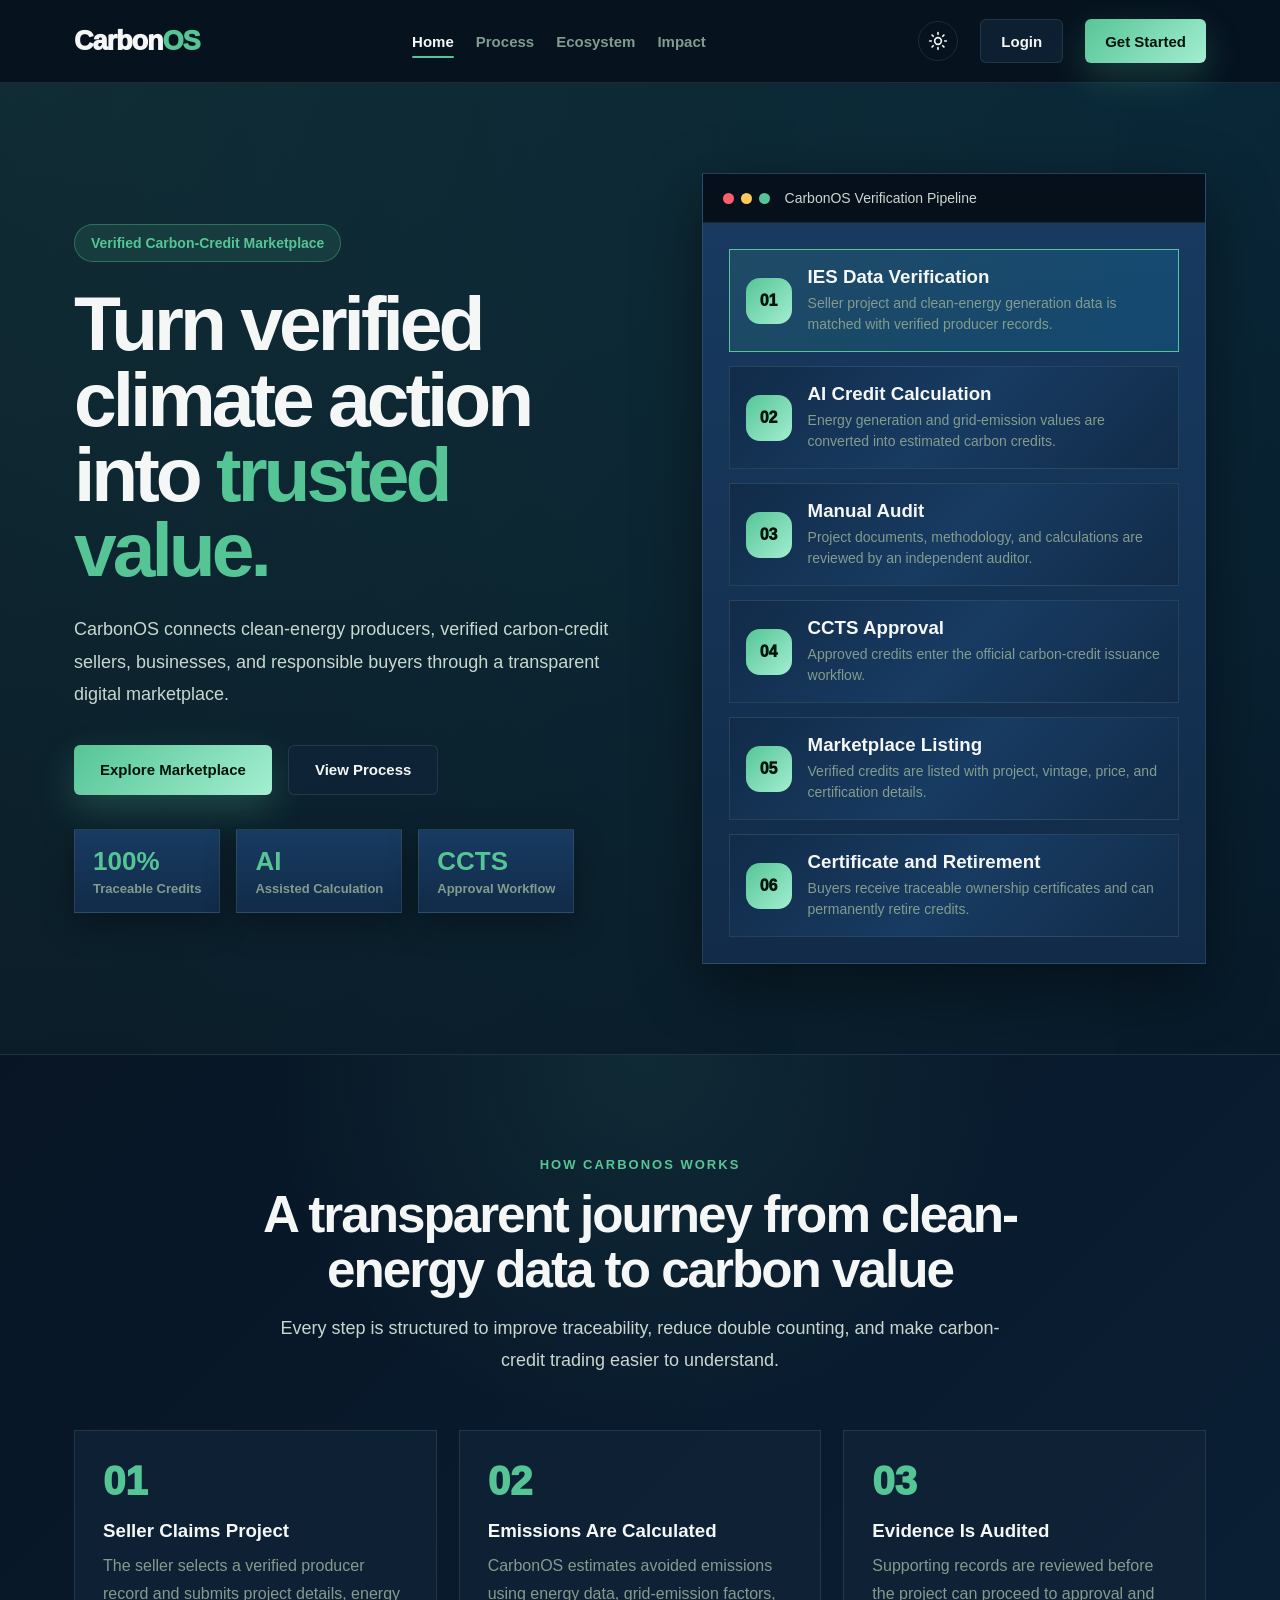
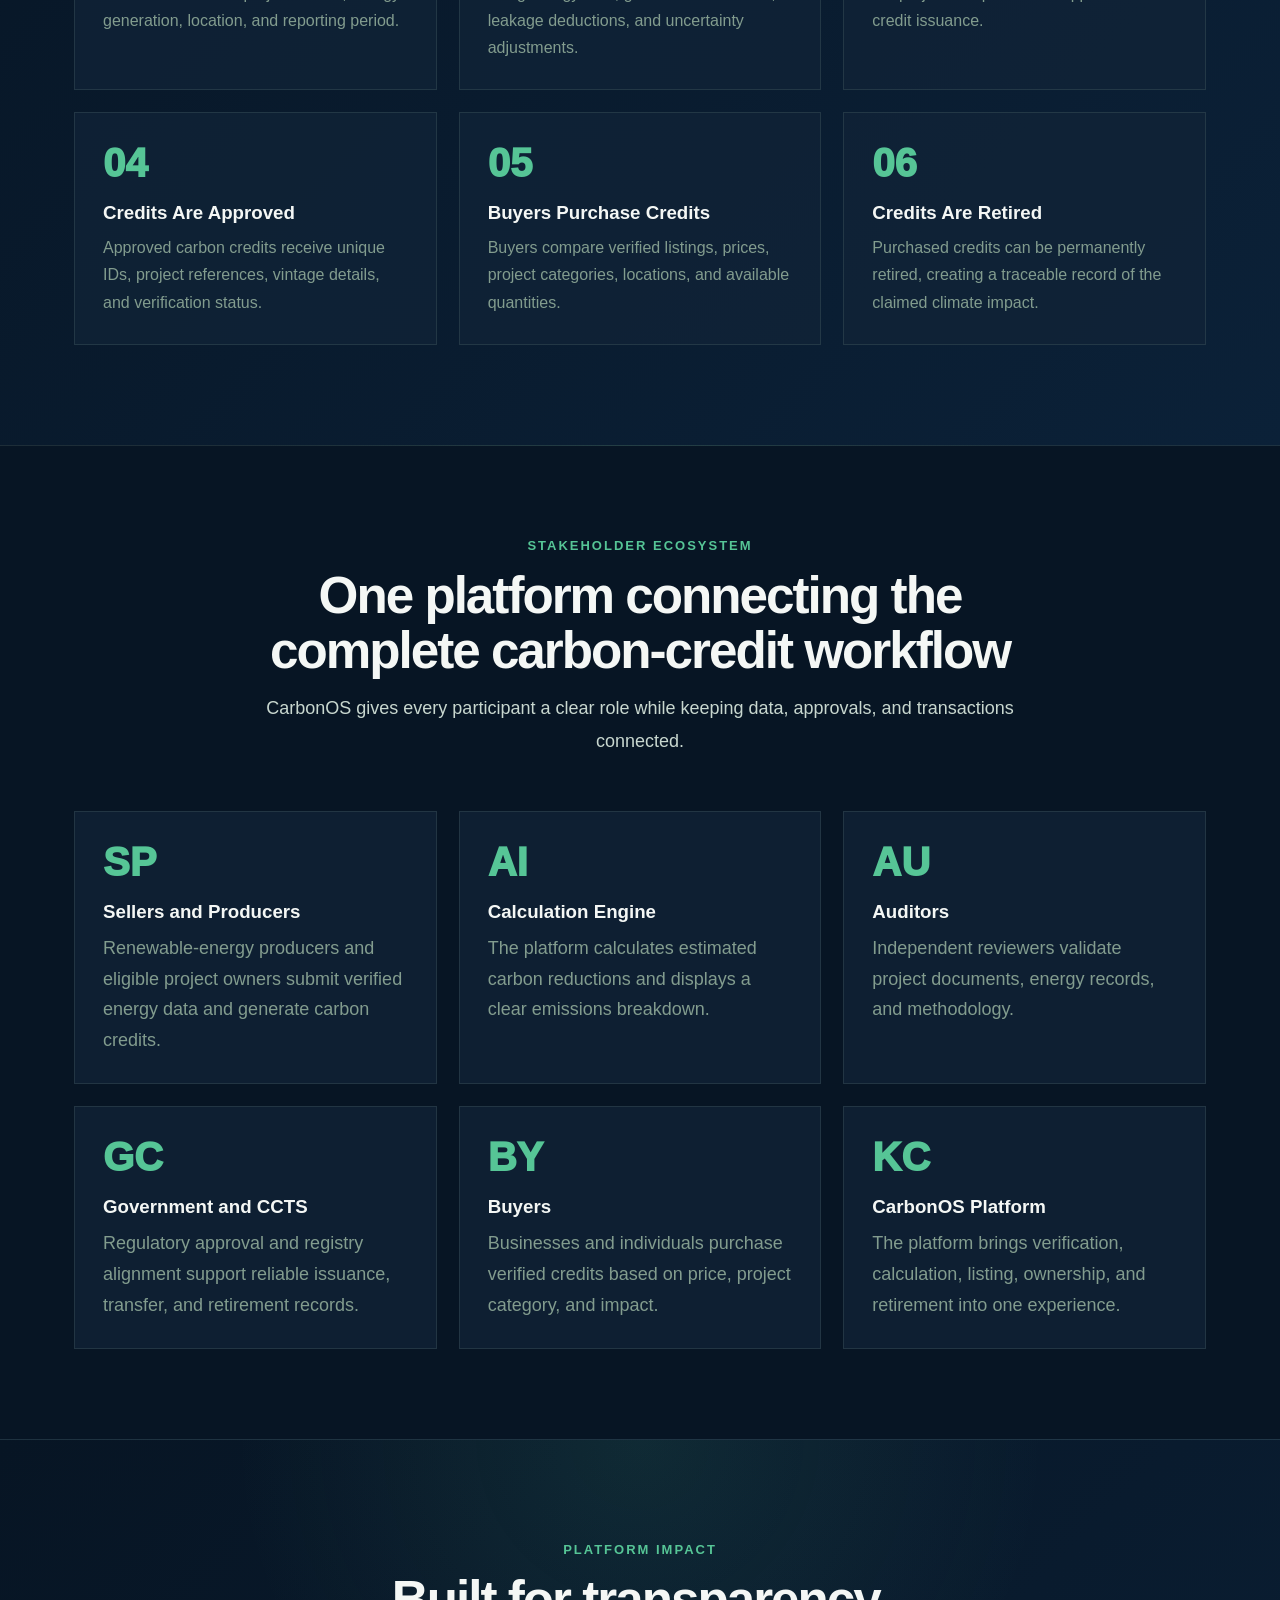
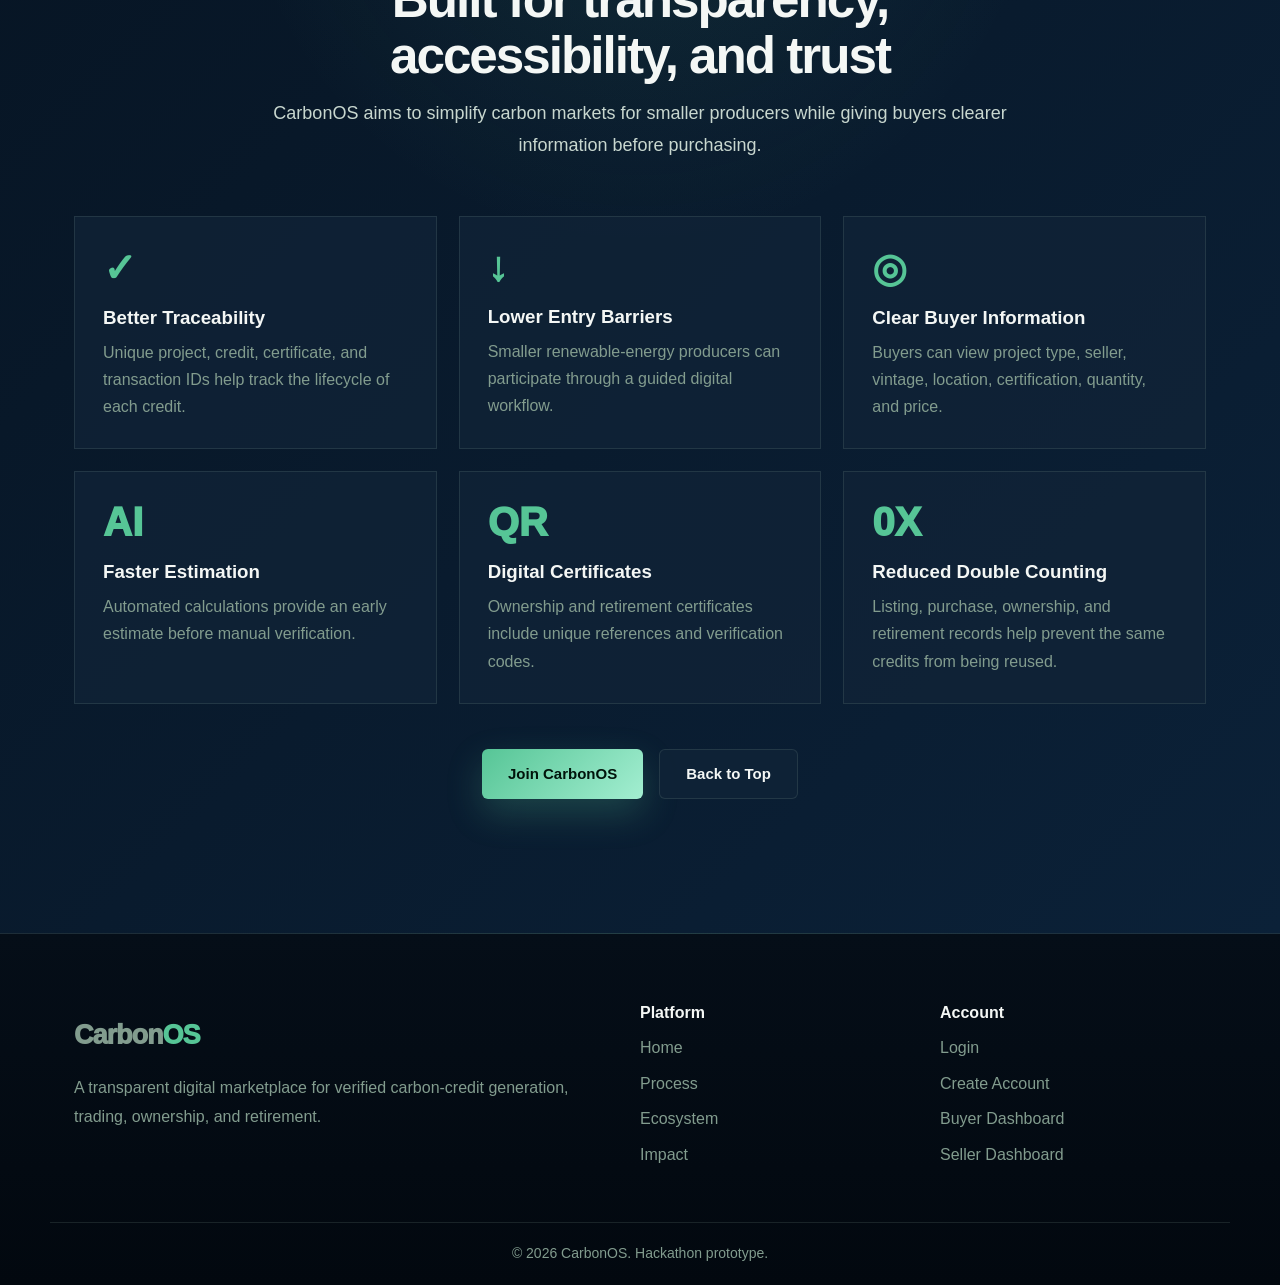
==== commit c638d380: "Upgraded" ====
--- a/index.html
+++ b/index.html
@@ -2,6 +2,12 @@
 <html lang="en">
 <head>
   <meta charset="UTF-8" />
+  <script>
+    (function() {
+      const savedTheme = localStorage.getItem('carbonOS_theme') || 'dark';
+      document.documentElement.setAttribute('data-theme', savedTheme);
+    })();
+  </script>
 
   <meta
     name="viewport"
@@ -61,6 +67,16 @@
       </nav>
 
       <div class="nav-actions">
+        <button id="themeToggle" class="theme-toggle" aria-label="Toggle theme">
+          <svg class="theme-toggle-sun" viewBox="0 0 24 24" fill="none" stroke="currentColor" stroke-width="2" stroke-linecap="round" stroke-linejoin="round">
+            <circle cx="12" cy="12" r="4"></circle>
+            <path d="M12 2v2M12 20v2M4.93 4.93l1.41 1.41M17.66 17.66l1.41 1.41M2 12h2M20 12h2M6.34 17.66l-1.41 1.41M19.07 4.93l-1.41 1.41"></path>
+          </svg>
+          <svg class="theme-toggle-moon" viewBox="0 0 24 24" fill="none" stroke="currentColor" stroke-width="2" stroke-linecap="round" stroke-linejoin="round">
+            <path d="M12 3a6 6 0 0 0 9 9 9 9 0 1 1-9-9Z"></path>
+          </svg>
+        </button>
+
         <a
           href="auth.html"
           class="btn ghost"
--- a/main.css
+++ b/main.css
@@ -1,1151 +1,1221 @@
-/* =========================================================
-   KARBONCRED COMMON STYLES
-   Used by:
-   index.html
-   auth.html
-   buyer.html
-   seller.html
-========================================================= */
-
-:root {
-  --primary: #00d26a;
-  --primary-dark: #00a651;
-  --primary-light: #4bf59e;
-  --primary-soft: rgba(0, 210, 106, 0.12);
-
-  --cyan: #00c2ff;
-  --cyan-soft: rgba(0, 194, 255, 0.12);
-
-  --background: #06111d;
-  --background-light: #0a1928;
-
-  --surface: #102337;
-  --surface-light: #152d44;
-  --surface-hover: #19364f;
-
-  --text: #f7fbff;
-  --text-soft: #c5d3df;
-  --muted: #8fa4b7;
-
-  --border: rgba(145, 169, 188, 0.18);
-  --border-green: rgba(0, 210, 106, 0.38);
-  --border-cyan: rgba(0, 194, 255, 0.38);
-
-  --success: #00d26a;
-  --warning: #ffc857;
-  --danger: #ff5f6d;
-
-  --shadow:
-    0 20px 60px rgba(0, 0, 0, 0.34);
-
-  --shadow-soft:
-    0 12px 32px rgba(0, 0, 0, 0.22);
-
-  --container: 1180px;
-}
-
-/* =========================================================
-   RESET
-========================================================= */
-
-* {
-  margin: 0;
-  padding: 0;
-  box-sizing: border-box;
-}
-
-html {
-  scroll-behavior: smooth;
-}
-
-body {
-  min-height: 100vh;
-
-  font-family:
-    Inter,
-    "Segoe UI",
-    Arial,
-    sans-serif;
-
-  color: var(--text);
-
-  background:
-    radial-gradient(
-      circle at top left,
-      rgba(0, 210, 106, 0.13),
-      transparent 36%
-    ),
-    radial-gradient(
-      circle at top right,
-      rgba(0, 194, 255, 0.1),
-      transparent 34%
-    ),
-    var(--background);
-
-  overflow-x: hidden;
-}
-
-a {
-  color: inherit;
-  text-decoration: none;
-}
-
-button,
-input,
-select,
-textarea {
-  font: inherit;
-}
-
-button {
-  border: none;
-  cursor: pointer;
-}
-
-input,
-select,
-textarea {
-  color-scheme: dark;
-}
-
-ul {
-  list-style: none;
-}
-
-img {
-  display: block;
-  max-width: 100%;
-}
-
-::selection {
-  color: #00140b;
-  background: var(--primary);
-}
-
-/* =========================================================
-   COMMON HELPERS
-========================================================= */
-
-.container {
-  width: 100%;
-  max-width: var(--container);
-  margin: 0 auto;
-  padding: 0 24px;
-}
-
-.full {
-  width: 100%;
-}
-
-.hidden {
-  display: none !important;
-}
-
-.green-text {
-  color: var(--primary) !important;
-}
-
-.msg {
-  min-height: 22px;
-
-  color: var(--primary);
-
-  font-size: 14px;
-  font-weight: 800;
-}
-
-/* =========================================================
-   COMMON BUTTONS
-========================================================= */
-
-.btn {
-  display: inline-flex;
-  align-items: center;
-  justify-content: center;
-  gap: 8px;
-
-  min-height: 44px;
-  padding: 12px 20px;
-
-  border-radius: 14px;
-
-  font-size: 15px;
-  font-weight: 900;
-
-  transition:
-    transform 0.25s ease,
-    box-shadow 0.25s ease,
-    border-color 0.25s ease,
-    color 0.25s ease,
-    background 0.25s ease;
-}
-
-.btn:hover {
-  transform: translateY(-3px);
-}
-
-.btn:active {
-  transform: translateY(-1px);
-}
-
-.btn.primary {
-  color: #00140b;
-
-  background:
-    linear-gradient(
-      135deg,
-      var(--primary),
-      var(--primary-light)
-    );
-
-  box-shadow:
-    0 14px 36px rgba(0, 210, 106, 0.24);
-}
-
-.btn.primary:hover {
-  box-shadow:
-    0 18px 44px rgba(0, 210, 106, 0.34);
-}
-
-.btn.ghost {
-  color: var(--text);
-
-  background:
-    rgba(16, 35, 55, 0.86);
-
-  border:
-    1px solid var(--border);
-}
-
-.btn.ghost:hover {
-  color: var(--primary);
-
-  border-color: var(--primary);
-
-  background:
-    rgba(0, 210, 106, 0.08);
-}
-
-.btn.large {
-  min-height: 50px;
-
-  padding: 15px 26px;
-
-  border-radius: 16px;
-}
-
-/* =========================================================
-   LOGO
-========================================================= */
-
-.logo {
-  display: inline-flex;
-  align-items: center;
-
-  color: var(--text);
-
-  font-size: 27px;
-  font-weight: 950;
-  letter-spacing: -1px;
-}
-
-.logo span {
-  color: var(--primary);
-}
-
-/* =========================================================
-   COMMON HEADER
-========================================================= */
-
-.header {
-  position: sticky;
-  top: 0;
-  z-index: 1000;
-
-  background:
-    rgba(6, 17, 29, 0.9);
-
-  backdrop-filter: blur(20px);
-
-  border-bottom:
-    1px solid var(--border);
-}
-
-.nav {
-  min-height: 82px;
-
-  display: flex;
-  align-items: center;
-  justify-content: space-between;
-  gap: 24px;
-}
-
-.nav-links,
-.nav-actions {
-  display: flex;
-  align-items: center;
-  gap: 22px;
-}
-
-.nav-links a {
-  position: relative;
-
-  color: var(--muted);
-
-  font-size: 15px;
-  font-weight: 800;
-
-  transition:
-    color 0.25s ease;
-}
-
-.nav-links a::after {
-  content: "";
-
-  position: absolute;
-  left: 0;
-  bottom: -8px;
-
-  width: 0;
-  height: 2px;
-
-  border-radius: 999px;
-
-  background: var(--primary);
-
-  transition:
-    width 0.25s ease;
-}
-
-.nav-links a:hover,
-.nav-links a.active {
-  color: var(--text);
-}
-
-.nav-links a:hover::after,
-.nav-links a.active::after {
-  width: 100%;
-}
-
-/* =========================================================
-   COMMON FORM STYLES
-========================================================= */
-
-label {
-  display: grid;
-  gap: 8px;
-
-  color: var(--text);
-
-  font-size: 14px;
-  font-weight: 800;
-}
-
-input,
-select,
-textarea {
-  width: 100%;
-
-  padding: 14px 15px;
-
-  border:
-    1px solid var(--border);
-
-  border-radius: 14px;
-
-  outline: none;
-
-  color: var(--text);
-
-  background:
-    rgba(6, 17, 29, 0.74);
-
-  transition:
-    border-color 0.25s ease,
-    box-shadow 0.25s ease,
-    background 0.25s ease;
-}
-
-input:focus,
-select:focus,
-textarea:focus {
-  border-color: var(--primary);
-
-  box-shadow:
-    0 0 0 4px rgba(0, 210, 106, 0.12);
-
-  background:
-    rgba(10, 25, 40, 0.96);
-}
-
-input::placeholder,
-textarea::placeholder {
-  color: #6f8396;
-}
-
-textarea {
-  min-height: 120px;
-  resize: vertical;
-}
-
-.form-row {
-  display: grid;
-  grid-template-columns:
-    1fr 1fr;
-
-  gap: 14px;
-}
-
-/* =========================================================
-   COMMON PANEL
-========================================================= */
-
-.panel {
-  display: grid;
-  gap: 16px;
-
-  padding: 24px;
-
-  border:
-    1px solid var(--border);
-
-  border-radius: 26px;
-
-  background:
-    linear-gradient(
-      180deg,
-      rgba(21, 45, 68, 0.98),
-      rgba(16, 35, 55, 0.98)
-    );
-
-  box-shadow:
-    var(--shadow-soft);
-}
-
-.panel-heading span {
-  color: var(--primary);
-
-  font-size: 13px;
-  font-weight: 900;
-  letter-spacing: 2px;
-  text-transform: uppercase;
-}
-
-.panel-heading h3 {
-  margin-top: 7px;
-}
-
-/* =========================================================
-   HOME PAGE
-========================================================= */
-
-.hero {
-  min-height:
-    calc(100vh - 82px);
-
-  display: flex;
-  align-items: center;
-
-  padding: 90px 0;
-}
-
-.hero-grid {
-  display: grid;
-  grid-template-columns:
-    1.05fr 0.95fr;
-
-  align-items: center;
-  gap: 70px;
-}
-
-.badge {
-  display: inline-flex;
-  align-items: center;
-
-  padding: 10px 16px;
-  margin-bottom: 24px;
-
-  border:
-    1px solid var(--border-green);
-
-  border-radius: 999px;
-
-  color: var(--primary);
-
-  background:
-    var(--primary-soft);
-
-  font-size: 14px;
-  font-weight: 900;
-}
-
-.hero h1,
-.auth-info h1 {
-  margin-bottom: 26px;
-
-  font-size:
-    clamp(44px, 6vw, 78px);
-
-  line-height: 0.98;
-  letter-spacing: -4px;
-}
-
-.hero p,
-.auth-info > p {
-  color: var(--text-soft);
-
-  font-size: 18px;
-  line-height: 1.8;
-}
-
-.hero-actions {
-  display: flex;
-  flex-wrap: wrap;
-  gap: 16px;
-
-  margin: 34px 0;
-}
-
-.stats {
-  display: flex;
-  flex-wrap: wrap;
-  gap: 16px;
-}
-
-.stats > div {
-  min-width: 145px;
-
-  padding: 16px 18px;
-
-  border-radius: 18px;
-
-  background:
-    linear-gradient(
-      180deg,
-      rgba(21, 45, 68, 0.92),
-      rgba(16, 35, 55, 0.92)
-    );
-
-  border:
-    1px solid var(--border);
-
-  box-shadow:
-    var(--shadow-soft);
-}
-
-.stats b,
-.stats span {
-  display: block;
-}
-
-.stats b {
-  color: var(--primary);
-
-  font-size: 26px;
-}
-
-.stats span {
-  margin-top: 4px;
-
-  color: var(--muted);
-
-  font-size: 13px;
-  font-weight: 700;
-}
-
-/* =========================================================
-   HOME PIPELINE
-========================================================= */
-
-.pipeline-card {
-  overflow: hidden;
-
-  border:
-    1px solid var(--border);
-
-  border-radius: 34px;
-
-  background:
-    linear-gradient(
-      180deg,
-      rgba(21, 45, 68, 0.97),
-      rgba(11, 27, 43, 0.97)
-    );
-
-  box-shadow:
-    var(--shadow);
-}
-
-.card-head {
-  display: flex;
-  align-items: center;
-  gap: 7px;
-
-  padding: 16px 20px;
-
-  background:
-    rgba(4, 12, 21, 0.9);
-
-  border-bottom:
-    1px solid var(--border);
-}
-
-.card-head i {
-  width: 11px;
-  height: 11px;
-
-  border-radius: 50%;
-
-  background: var(--primary);
-}
-
-.card-head i:first-child {
-  background: var(--danger);
-}
-
-.card-head i:nth-child(2) {
-  background: var(--warning);
-}
-
-.card-head span {
-  margin-left: 8px;
-
-  color: var(--text-soft);
-
-  font-size: 14px;
-}
-
-.steps {
-  display: grid;
-  gap: 14px;
-
-  padding: 26px;
-}
-
-.step {
-  min-height: 88px;
-
-  display: flex;
-  align-items: center;
-  gap: 16px;
-
-  padding: 16px;
-
-  border:
-    1px solid var(--border);
-
-  border-radius: 18px;
-
-  background:
-    linear-gradient(
-      135deg,
-      #102337 0%,
-      #183a55 50%,
-      #102337 100%
-    );
-}
-
-.step.active {
-  border-color:
-    var(--primary);
-
-  background:
-    linear-gradient(
-      135deg,
-      rgba(0, 210, 106, 0.24),
-      rgba(0, 194, 255, 0.17)
-    );
-}
-
-.step > b {
-  width: 46px;
-  height: 46px;
-
-  display: grid;
-  place-items: center;
-  flex-shrink: 0;
-
-  border-radius: 14px;
-
-  color: #00140b;
-
-  background:
-    linear-gradient(
-      135deg,
-      var(--primary),
-      var(--primary-light)
-    );
-
-  font-weight: 950;
-}
-
-.step p {
-  margin-top: 5px;
-
-  color: var(--muted);
-
-  font-size: 14px;
-  line-height: 1.5;
-}
-
-/* =========================================================
-   PROCESS SECTION
-========================================================= */
-
-.process {
-  padding: 100px 0;
-
-  background:
-    radial-gradient(
-      circle at top,
-      rgba(0, 210, 106, 0.1),
-      transparent 32%
-    ),
-    linear-gradient(
-      135deg,
-      #040d16,
-      #0b1b2b
-    );
-
-  border-top:
-    1px solid var(--border);
-
-  border-bottom:
-    1px solid var(--border);
-}
-
-.section-title {
-  max-width: 760px;
-
-  margin: 0 auto 54px;
-
-  text-align: center;
-}
-
-.section-title > span {
-  color: var(--primary);
-
-  font-size: 13px;
-  font-weight: 900;
-  letter-spacing: 2px;
-  text-transform: uppercase;
-}
-
-.section-title h2 {
-  margin: 14px 0;
-
-  font-size:
-    clamp(34px, 4vw, 54px);
-
-  line-height: 1.08;
-  letter-spacing: -2px;
-}
-
-.section-title p {
-  color: var(--text-soft);
-
-  font-size: 18px;
-  line-height: 1.8;
-}
-
-.process-grid {
-  display: grid;
-  grid-template-columns:
-    repeat(3, 1fr);
-
-  gap: 22px;
-}
-
-.process-grid article {
-  padding: 28px;
-
-  border:
-    1px solid var(--border);
-
-  border-radius: 24px;
-
-  background:
-    rgba(16, 35, 55, 0.75);
-}
-
-.process-grid article > b {
-  color: var(--primary);
-
-  font-size: 40px;
-  font-weight: 950;
-}
-
-.process-grid h3 {
-  margin: 16px 0 10px;
-}
-
-.process-grid p {
-  color: var(--muted);
-
-  line-height: 1.7;
-}
-
-/* =========================================================
-   AUTH PAGE
-========================================================= */
-
-.auth-page {
-  min-height:
-    calc(100vh - 82px);
-
-  display: grid;
-  place-items: center;
-
-  padding: 70px 0;
-}
-
-.auth-layout {
-  display: grid;
-  grid-template-columns:
-    0.9fr 1.1fr;
-
-  align-items: center;
-  gap: 60px;
-}
-
-.auth-info ul {
-  display: grid;
-  gap: 14px;
-
-  margin-top: 26px;
-}
-
-.auth-info li {
-  color: var(--text-soft);
-
-  line-height: 1.7;
-}
-
-.auth-info li::before {
-  content: "✓";
-
-  margin-right: 10px;
-
-  color: var(--primary);
-
-  font-weight: 950;
-}
-
-.auth-card {
-  padding: 30px;
-
-  border:
-    1px solid var(--border);
-
-  border-radius: 30px;
-
-  background:
-    linear-gradient(
-      180deg,
-      rgba(21, 45, 68, 0.98),
-      rgba(16, 35, 55, 0.98)
-    );
-
-  box-shadow:
-    var(--shadow);
-}
-
-.tabs {
-  display: grid;
-  grid-template-columns:
-    1fr 1fr;
-
-  gap: 10px;
-
-  padding: 6px;
-  margin-bottom: 24px;
-
-  border-radius: 16px;
-
-  background:
-    rgba(6, 17, 29, 0.72);
-}
-
-.tab {
-  min-height: 44px;
-
-  border-radius: 12px;
-
-  color: var(--muted);
-
-  background:
-    transparent;
-
-  font-weight: 900;
-}
-
-.tab.active {
-  color: #00140b;
-
-  background:
-    linear-gradient(
-      135deg,
-      var(--primary),
-      var(--primary-light)
-    );
-}
-
-.auth-panel {
-  display: none;
-}
-
-.auth-panel.active {
-  display: block;
-}
-
-.auth-panel h2 {
-  font-size: 30px;
-}
-
-.auth-panel > p {
-  margin: 8px 0 20px;
-
-  color: var(--muted);
-}
-
-.auth-panel form {
-  display: grid;
-  gap: 16px;
-}
-
-.role-grid {
-  display: grid;
-  grid-template-columns:
-    1fr 1fr;
-
-  gap: 12px;
-}
-
-.role {
-  display: grid !important;
-  gap: 5px !important;
-
-  padding: 15px;
-
-  border:
-    1px solid var(--border);
-
-  border-radius: 16px;
-
-  background:
-    rgba(6, 17, 29, 0.65);
-
-  cursor: pointer;
-}
-
-.role.selected {
-  border-color:
-    var(--primary);
-
-  background:
-    rgba(0, 210, 106, 0.08);
-}
-
-.role input {
-  width: auto;
-
-  accent-color:
-    var(--primary);
-}
-
-.role span {
-  color: var(--muted);
-
-  font-size: 13px;
-}
-
-/* =========================================================
-   FOOTER
-========================================================= */
-
-footer {
-  padding: 70px 0 24px;
-
-  background:
-    linear-gradient(
-      180deg,
-      #050e18,
-      #02080f
-    );
-}
-
-.footer-grid {
-  display: grid;
-  grid-template-columns:
-    2fr 1fr 1fr;
-
-  gap: 34px;
-}
-
-.footer-grid h4 {
-  margin-bottom: 12px;
-}
-
-.footer-grid p,
-.footer-grid a {
-  color: var(--muted);
-
-  line-height: 1.8;
-}
-
-.footer-grid p {
-  margin-top: 15px;
-}
-
-.footer-grid a {
-  display: block;
-
-  margin: 7px 0;
-}
-
-.footer-grid a:hover {
-  color: var(--primary);
-}
-
-/* =========================================================
-   COMMON RESPONSIVE
-========================================================= */
-
-@media (max-width: 1050px) {
-  .hero-grid,
-  .auth-layout {
-    grid-template-columns: 1fr;
-  }
-
-  .pipeline-card {
-    width: 100%;
-    max-width: 650px;
-
-    margin: 0 auto;
-  }
-
-  .process-grid {
-    grid-template-columns:
-      repeat(2, 1fr);
-  }
-}
-
-@media (max-width: 700px) {
-  .container {
-    padding: 0 18px;
-  }
-
-  .nav {
-    flex-wrap: wrap;
-
-    padding: 15px 0;
-  }
-
-  .nav-links {
-    order: 3;
-
-    width: 100%;
-
-    justify-content: center;
-  }
-
-  .nav-actions {
-    gap: 8px;
-  }
-
-  .nav-actions .btn {
-    padding: 10px 13px;
-  }
-
-  .hero {
-    padding: 70px 0;
-  }
-
-  .hero h1,
-  .auth-info h1 {
-    letter-spacing: -2px;
-  }
-
-  .hero-actions,
-  .stats {
-    flex-direction: column;
-  }
-
-  .hero-actions .btn,
-  .stats > div {
-    width: 100%;
-  }
-
-  .process-grid,
-  .footer-grid,
-  .form-row,
-  .role-grid {
-    grid-template-columns: 1fr;
-  }
-
-  .steps {
-    padding: 18px;
-  }
-
-  .auth-card {
-    padding: 22px;
-  }
-}
-
-@media (max-width: 450px) {
-  .logo {
-    font-size: 23px;
-  }
-
-  .nav-actions {
-    width: 100%;
-  }
-
-  .nav-actions .btn {
-    flex: 1;
-  }
-
-  .hero h1,
-  .auth-info h1 {
-    font-size: 39px;
-  }
-
-  .pipeline-card {
-    border-radius: 24px;
-  }
-}
-/* CARDS STRAIGHT, BUTTONS SLIGHTLY ROUNDED */
-
-.panel,
-.welcome,
-.metrics article,
-.process-grid article,
-.stats > div,
-.auth-card,
-.role,
-.pipeline-card,
-.step,
-.profile,
-.credit,
-.credit-info > div,
-.table-wrap,
-.listing-preview,
-.upload-section,
-.progress-item,
-.activity-list > div,
-.audit-list article,
-.profile-grid article,
-.modal-box {
-  border-radius: 0 !important;
-}
-
-.btn,
-input,
-select,
-textarea,
-.side,
-.verified,
-.pill,
-.close {
-  border-radius: 6px !important;
-}+/* =========================================================
+   KARBONCRED COMMON STYLES
+   Used by:
+   index.html
+   auth.html
+   buyer.html
+   seller.html
+========================================================= */
+
+:root {
+  --primary: #56c596;
+  --primary-dark: #3a9f73;
+  --primary-light: #a3eed1;
+  --primary-soft: rgba(86, 197, 150, 0.12);
+
+  --cyan: #00c2ff;
+  --cyan-soft: rgba(0, 194, 255, 0.12);
+
+  --background: #071524;
+  --background-light: #0b2138;
+
+  --surface: #112b48;
+  --surface-light: #183b62;
+  --surface-hover: #1e4672;
+
+  --text: #f4f7f5;
+  --text-soft: #c8d7cf;
+  --muted: #829c8e;
+
+  --border: rgba(130, 156, 142, 0.18);
+  --border-green: rgba(86, 197, 150, 0.38);
+  --border-cyan: rgba(0, 194, 255, 0.38);
+
+  --success: #56c596;
+  --warning: #ffc857;
+  --danger: #ff5f6d;
+
+  --shadow: 0 20px 60px rgba(0, 0, 0, 0.45);
+  --shadow-soft: 0 12px 32px rgba(0, 0, 0, 0.3);
+
+  --container: 1180px;
+
+  /* Theme-specific complex styles */
+  --bg-gradient: radial-gradient(circle at top left, rgba(86, 197, 150, 0.12), transparent 36%), radial-gradient(circle at top right, rgba(0, 194, 255, 0.08), transparent 34%), var(--background);
+  --sidebar-bg: linear-gradient(180deg, #071524 0%, #0b2138 100%);
+  --card-step-bg: linear-gradient(135deg, #112b48 0%, #183b62 50%, #112b48 100%);
+  --process-bg: radial-gradient(circle at top, rgba(86, 197, 150, 0.1), transparent 32%), linear-gradient(135deg, #071524, #0b2138);
+  --footer-bg: linear-gradient(180deg, #050e18, #02080f);
+  --btn-primary-shadow: 0 14px 36px rgba(86, 197, 150, 0.24);
+}
+
+[data-theme="light"] {
+  --primary: #1c8f56;
+  --primary-dark: #13633c;
+  --primary-light: #a7f3d0;
+  --primary-soft: rgba(28, 143, 86, 0.12);
+
+  --cyan: #0074b3;
+  --cyan-soft: rgba(0, 116, 179, 0.12);
+
+  --background: #f9f8f4;
+  --background-light: #f0eee4;
+
+  --surface: #ffffff;
+  --surface-light: #f4f2e8;
+  --surface-hover: #ebe8dc;
+
+  --text: #162e21;
+  --text-soft: #32523f;
+  --muted: #6a7e72;
+
+  --border: rgba(22, 46, 33, 0.12);
+  --border-green: rgba(28, 143, 86, 0.38);
+  --border-cyan: rgba(0, 116, 179, 0.38);
+
+  --success: #1c8f56;
+  --warning: #b27b00;
+  --danger: #b91c1c;
+
+  --shadow: 0 20px 60px rgba(22, 46, 33, 0.08);
+  --shadow-soft: 0 12px 32px rgba(22, 46, 33, 0.05);
+
+  --bg-gradient: radial-gradient(circle at top left, rgba(28, 143, 86, 0.08), transparent 36%), radial-gradient(circle at top right, rgba(0, 116, 179, 0.06), transparent 34%), var(--background);
+  --sidebar-bg: linear-gradient(180deg, #f0eee4 0%, #f9f8f4 100%);
+  --card-step-bg: linear-gradient(135deg, #ffffff 0%, #f4f2e8 50%, #ffffff 100%);
+  --process-bg: radial-gradient(circle at top, rgba(28, 143, 86, 0.06), transparent 32%), linear-gradient(135deg, #f0eee4, #f9f8f4);
+  --footer-bg: linear-gradient(180deg, #f0eee4, #ebe8dc);
+  --btn-primary-shadow: 0 14px 36px rgba(28, 143, 86, 0.2);
+}
+
+/* =========================================================
+   RESET
+========================================================= */
+
+* {
+  margin: 0;
+  padding: 0;
+  box-sizing: border-box;
+}
+
+html {
+  scroll-behavior: smooth;
+}
+
+body {
+  min-height: 100vh;
+
+  font-family:
+    Inter,
+    "Segoe UI",
+    Arial,
+    sans-serif;
+
+  color: var(--text);
+
+  background: var(--bg-gradient);
+
+  overflow-x: hidden;
+}
+
+a {
+  color: inherit;
+  text-decoration: none;
+}
+
+button,
+input,
+select,
+textarea {
+  font: inherit;
+}
+
+button {
+  border: none;
+  cursor: pointer;
+}
+
+input,
+select,
+textarea {
+  color-scheme: dark;
+}
+
+ul {
+  list-style: none;
+}
+
+img {
+  display: block;
+  max-width: 100%;
+}
+
+::selection {
+  color: #00140b;
+  background: var(--primary);
+}
+
+/* =========================================================
+   COMMON HELPERS
+========================================================= */
+
+.container {
+  width: 100%;
+  max-width: var(--container);
+  margin: 0 auto;
+  padding: 0 24px;
+}
+
+.full {
+  width: 100%;
+}
+
+.hidden {
+  display: none !important;
+}
+
+.green-text {
+  color: var(--primary) !important;
+}
+
+.msg {
+  min-height: 22px;
+
+  color: var(--primary);
+
+  font-size: 14px;
+  font-weight: 800;
+}
+
+/* =========================================================
+   COMMON BUTTONS
+========================================================= */
+
+.btn {
+  display: inline-flex;
+  align-items: center;
+  justify-content: center;
+  gap: 8px;
+
+  min-height: 44px;
+  padding: 12px 20px;
+
+  border-radius: 14px;
+
+  font-size: 15px;
+  font-weight: 900;
+
+  transition:
+    transform 0.25s ease,
+    box-shadow 0.25s ease,
+    border-color 0.25s ease,
+    color 0.25s ease,
+    background 0.25s ease;
+}
+
+.btn:hover {
+  transform: translateY(-3px);
+}
+
+.btn:active {
+  transform: translateY(-1px);
+}
+
+.btn.primary {
+  color: #00140b;
+
+  background:
+    linear-gradient(
+      135deg,
+      var(--primary),
+      var(--primary-light)
+    );
+
+  box-shadow:
+    var(--btn-primary-shadow);
+}
+
+.btn.primary:hover {
+  box-shadow:
+    0 18px 44px rgba(0, 210, 106, 0.34);
+}
+
+.btn.ghost {
+  color: var(--text);
+
+  background:
+    rgba(16, 35, 55, 0.86);
+
+  border:
+    1px solid var(--border);
+}
+
+.btn.ghost:hover {
+  color: var(--primary);
+
+  border-color: var(--primary);
+
+  background:
+    rgba(0, 210, 106, 0.08);
+}
+
+.btn.large {
+  min-height: 50px;
+
+  padding: 15px 26px;
+
+  border-radius: 16px;
+}
+
+/* =========================================================
+   LOGO
+========================================================= */
+
+.logo {
+  display: inline-flex;
+  align-items: center;
+
+  color: var(--text);
+
+  font-size: 27px;
+  font-weight: 950;
+  letter-spacing: -1px;
+}
+
+.logo span {
+  color: var(--primary);
+}
+
+/* =========================================================
+   COMMON HEADER
+========================================================= */
+
+.header {
+  position: sticky;
+  top: 0;
+  z-index: 1000;
+
+  background:
+    rgba(6, 17, 29, 0.9);
+
+  backdrop-filter: blur(20px);
+
+  border-bottom:
+    1px solid var(--border);
+}
+
+.nav {
+  min-height: 82px;
+
+  display: flex;
+  align-items: center;
+  justify-content: space-between;
+  gap: 24px;
+}
+
+.nav-links,
+.nav-actions {
+  display: flex;
+  align-items: center;
+  gap: 22px;
+}
+
+.nav-links a {
+  position: relative;
+
+  color: var(--muted);
+
+  font-size: 15px;
+  font-weight: 800;
+
+  transition:
+    color 0.25s ease;
+}
+
+.nav-links a::after {
+  content: "";
+
+  position: absolute;
+  left: 0;
+  bottom: -8px;
+
+  width: 0;
+  height: 2px;
+
+  border-radius: 999px;
+
+  background: var(--primary);
+
+  transition:
+    width 0.25s ease;
+}
+
+.nav-links a:hover,
+.nav-links a.active {
+  color: var(--text);
+}
+
+.nav-links a:hover::after,
+.nav-links a.active::after {
+  width: 100%;
+}
+
+/* =========================================================
+   COMMON FORM STYLES
+========================================================= */
+
+label {
+  display: grid;
+  gap: 8px;
+
+  color: var(--text);
+
+  font-size: 14px;
+  font-weight: 800;
+}
+
+input,
+select,
+textarea {
+  width: 100%;
+
+  padding: 14px 15px;
+
+  border:
+    1px solid var(--border);
+
+  border-radius: 14px;
+
+  outline: none;
+
+  color: var(--text);
+
+  background:
+    rgba(6, 17, 29, 0.74);
+
+  transition:
+    border-color 0.25s ease,
+    box-shadow 0.25s ease,
+    background 0.25s ease;
+}
+
+input:focus,
+select:focus,
+textarea:focus {
+  border-color: var(--primary);
+
+  box-shadow:
+    0 0 0 4px rgba(0, 210, 106, 0.12);
+
+  background:
+    rgba(10, 25, 40, 0.96);
+}
+
+input::placeholder,
+textarea::placeholder {
+  color: #6f8396;
+}
+
+textarea {
+  min-height: 120px;
+  resize: vertical;
+}
+
+.form-row {
+  display: grid;
+  grid-template-columns:
+    1fr 1fr;
+
+  gap: 14px;
+}
+
+/* =========================================================
+   COMMON PANEL
+========================================================= */
+
+.panel {
+  display: grid;
+  gap: 16px;
+
+  padding: 24px;
+
+  border:
+    1px solid var(--border);
+
+  border-radius: 26px;
+
+  background:
+    linear-gradient(
+      180deg,
+      var(--surface-light),
+      var(--surface)
+    );
+
+  box-shadow:
+    var(--shadow-soft);
+}
+
+.panel-heading span {
+  color: var(--primary);
+
+  font-size: 13px;
+  font-weight: 900;
+  letter-spacing: 2px;
+  text-transform: uppercase;
+}
+
+.panel-heading h3 {
+  margin-top: 7px;
+}
+
+/* =========================================================
+   HOME PAGE
+========================================================= */
+
+.hero {
+  min-height:
+    calc(100vh - 82px);
+
+  display: flex;
+  align-items: center;
+
+  padding: 90px 0;
+}
+
+.hero-grid {
+  display: grid;
+  grid-template-columns:
+    1.05fr 0.95fr;
+
+  align-items: center;
+  gap: 70px;
+}
+
+.badge {
+  display: inline-flex;
+  align-items: center;
+
+  padding: 10px 16px;
+  margin-bottom: 24px;
+
+  border:
+    1px solid var(--border-green);
+
+  border-radius: 999px;
+
+  color: var(--primary);
+
+  background:
+    var(--primary-soft);
+
+  font-size: 14px;
+  font-weight: 900;
+}
+
+.hero h1,
+.auth-info h1 {
+  margin-bottom: 26px;
+
+  font-size:
+    clamp(44px, 6vw, 78px);
+
+  line-height: 0.98;
+  letter-spacing: -4px;
+}
+
+.hero p,
+.auth-info > p {
+  color: var(--text-soft);
+
+  font-size: 18px;
+  line-height: 1.8;
+}
+
+.hero-actions {
+  display: flex;
+  flex-wrap: wrap;
+  gap: 16px;
+
+  margin: 34px 0;
+}
+
+.stats {
+  display: flex;
+  flex-wrap: wrap;
+  gap: 16px;
+}
+
+.stats > div {
+  min-width: 145px;
+
+  padding: 16px 18px;
+
+  border-radius: 18px;
+
+  background:
+    linear-gradient(
+      180deg,
+      var(--surface-light),
+      var(--surface)
+    );
+
+  border:
+    1px solid var(--border);
+
+  box-shadow:
+    var(--shadow-soft);
+}
+
+.stats b,
+.stats span {
+  display: block;
+}
+
+.stats b {
+  color: var(--primary);
+
+  font-size: 26px;
+}
+
+.stats span {
+  margin-top: 4px;
+
+  color: var(--muted);
+
+  font-size: 13px;
+  font-weight: 700;
+}
+
+/* =========================================================
+   HOME PIPELINE
+========================================================= */
+
+.pipeline-card {
+  overflow: hidden;
+
+  border:
+    1px solid var(--border);
+
+  border-radius: 34px;
+
+  background:
+    linear-gradient(
+      180deg,
+      var(--surface-light),
+      var(--surface)
+    );
+
+  box-shadow:
+    var(--shadow);
+}
+
+.card-head {
+  display: flex;
+  align-items: center;
+  gap: 7px;
+
+  padding: 16px 20px;
+
+  background:
+    rgba(4, 12, 21, 0.9);
+
+  border-bottom:
+    1px solid var(--border);
+}
+
+.card-head i {
+  width: 11px;
+  height: 11px;
+
+  border-radius: 50%;
+
+  background: var(--primary);
+}
+
+.card-head i:first-child {
+  background: var(--danger);
+}
+
+.card-head i:nth-child(2) {
+  background: var(--warning);
+}
+
+.card-head span {
+  margin-left: 8px;
+
+  color: var(--text-soft);
+
+  font-size: 14px;
+}
+
+.steps {
+  display: grid;
+  gap: 14px;
+
+  padding: 26px;
+}
+
+.step {
+  min-height: 88px;
+
+  display: flex;
+  align-items: center;
+  gap: 16px;
+
+  padding: 16px;
+
+  border:
+    1px solid var(--border);
+
+  border-radius: 18px;
+
+  background: var(--card-step-bg);
+}
+
+.step.active {
+  border-color:
+    var(--primary);
+
+  background:
+    linear-gradient(
+      135deg,
+      var(--primary-soft),
+      var(--cyan-soft)
+    );
+}
+
+.step > b {
+  width: 46px;
+  height: 46px;
+
+  display: grid;
+  place-items: center;
+  flex-shrink: 0;
+
+  border-radius: 14px;
+
+  color: #00140b;
+
+  background:
+    linear-gradient(
+      135deg,
+      var(--primary),
+      var(--primary-light)
+    );
+
+  font-weight: 950;
+}
+
+.step p {
+  margin-top: 5px;
+
+  color: var(--muted);
+
+  font-size: 14px;
+  line-height: 1.5;
+}
+
+/* =========================================================
+   PROCESS SECTION
+========================================================= */
+
+.process {
+  padding: 100px 0;
+
+  background: var(--process-bg);
+
+  border-top:
+    1px solid var(--border);
+
+  border-bottom:
+    1px solid var(--border);
+}
+
+.section-title {
+  max-width: 760px;
+
+  margin: 0 auto 54px;
+
+  text-align: center;
+}
+
+.section-title > span {
+  color: var(--primary);
+
+  font-size: 13px;
+  font-weight: 900;
+  letter-spacing: 2px;
+  text-transform: uppercase;
+}
+
+.section-title h2 {
+  margin: 14px 0;
+
+  font-size:
+    clamp(34px, 4vw, 54px);
+
+  line-height: 1.08;
+  letter-spacing: -2px;
+}
+
+.section-title p {
+  color: var(--text-soft);
+
+  font-size: 18px;
+  line-height: 1.8;
+}
+
+.process-grid {
+  display: grid;
+  grid-template-columns:
+    repeat(3, 1fr);
+
+  gap: 22px;
+}
+
+.process-grid article {
+  padding: 28px;
+
+  border:
+    1px solid var(--border);
+
+  border-radius: 24px;
+
+  background:
+    rgba(16, 35, 55, 0.75);
+}
+
+.process-grid article > b {
+  color: var(--primary);
+
+  font-size: 40px;
+  font-weight: 950;
+}
+
+.process-grid h3 {
+  margin: 16px 0 10px;
+}
+
+.process-grid p {
+  color: var(--muted);
+
+  line-height: 1.7;
+}
+
+/* =========================================================
+   AUTH PAGE
+========================================================= */
+
+.auth-page {
+  min-height:
+    calc(100vh - 82px);
+
+  display: grid;
+  place-items: center;
+
+  padding: 70px 0;
+}
+
+.auth-layout {
+  display: grid;
+  grid-template-columns:
+    0.9fr 1.1fr;
+
+  align-items: center;
+  gap: 60px;
+}
+
+.auth-info ul {
+  display: grid;
+  gap: 14px;
+
+  margin-top: 26px;
+}
+
+.auth-info li {
+  color: var(--text-soft);
+
+  line-height: 1.7;
+}
+
+.auth-info li::before {
+  content: "✓";
+
+  margin-right: 10px;
+
+  color: var(--primary);
+
+  font-weight: 950;
+}
+
+.auth-card {
+  padding: 30px;
+
+  border:
+    1px solid var(--border);
+
+  border-radius: 30px;
+
+  background:
+    linear-gradient(
+      180deg,
+      var(--surface-light),
+      var(--surface)
+    );
+
+  box-shadow:
+    var(--shadow);
+}
+
+.tabs {
+  display: grid;
+  grid-template-columns:
+    1fr 1fr;
+
+  gap: 10px;
+
+  padding: 6px;
+  margin-bottom: 24px;
+
+  border-radius: 16px;
+
+  background:
+    rgba(6, 17, 29, 0.72);
+}
+
+.tab {
+  min-height: 44px;
+
+  border-radius: 12px;
+
+  color: var(--muted);
+
+  background:
+    transparent;
+
+  font-weight: 900;
+}
+
+.tab.active {
+  color: #00140b;
+
+  background:
+    linear-gradient(
+      135deg,
+      var(--primary),
+      var(--primary-light)
+    );
+}
+
+.auth-panel {
+  display: none;
+}
+
+.auth-panel.active {
+  display: block;
+}
+
+.auth-panel h2 {
+  font-size: 30px;
+}
+
+.auth-panel > p {
+  margin: 8px 0 20px;
+
+  color: var(--muted);
+}
+
+.auth-panel form {
+  display: grid;
+  gap: 16px;
+}
+
+.role-grid {
+  display: grid;
+  grid-template-columns:
+    1fr 1fr;
+
+  gap: 12px;
+}
+
+.role {
+  display: grid !important;
+  gap: 5px !important;
+
+  padding: 15px;
+
+  border:
+    1px solid var(--border);
+
+  border-radius: 16px;
+
+  background:
+    rgba(6, 17, 29, 0.65);
+
+  cursor: pointer;
+}
+
+.role.selected {
+  border-color:
+    var(--primary);
+
+  background:
+    rgba(0, 210, 106, 0.08);
+}
+
+.role input {
+  width: auto;
+
+  accent-color:
+    var(--primary);
+}
+
+.role span {
+  color: var(--muted);
+
+  font-size: 13px;
+}
+
+/* =========================================================
+   FOOTER
+========================================================= */
+
+footer {
+  padding: 70px 0 24px;
+
+  background: var(--footer-bg);
+}
+
+.footer-grid {
+  display: grid;
+  grid-template-columns:
+    2fr 1fr 1fr;
+
+  gap: 34px;
+}
+
+.footer-grid h4 {
+  margin-bottom: 12px;
+}
+
+.footer-grid p,
+.footer-grid a {
+  color: var(--muted);
+
+  line-height: 1.8;
+}
+
+.footer-grid p {
+  margin-top: 15px;
+}
+
+.footer-grid a {
+  display: block;
+
+  margin: 7px 0;
+}
+
+.footer-grid a:hover {
+  color: var(--primary);
+}
+
+/* =========================================================
+   COMMON RESPONSIVE
+========================================================= */
+
+@media (max-width: 1050px) {
+  .hero-grid,
+  .auth-layout {
+    grid-template-columns: 1fr;
+  }
+
+  .pipeline-card {
+    width: 100%;
+    max-width: 650px;
+
+    margin: 0 auto;
+  }
+
+  .process-grid {
+    grid-template-columns:
+      repeat(2, 1fr);
+  }
+}
+
+@media (max-width: 700px) {
+  .container {
+    padding: 0 18px;
+  }
+
+  .nav {
+    flex-wrap: wrap;
+
+    padding: 15px 0;
+  }
+
+  .nav-links {
+    order: 3;
+
+    width: 100%;
+
+    justify-content: center;
+  }
+
+  .nav-actions {
+    gap: 8px;
+  }
+
+  .nav-actions .btn {
+    padding: 10px 13px;
+  }
+
+  .hero {
+    padding: 70px 0;
+  }
+
+  .hero h1,
+  .auth-info h1 {
+    letter-spacing: -2px;
+  }
+
+  .hero-actions,
+  .stats {
+    flex-direction: column;
+  }
+
+  .hero-actions .btn,
+  .stats > div {
+    width: 100%;
+  }
+
+  .process-grid,
+  .footer-grid,
+  .form-row,
+  .role-grid {
+    grid-template-columns: 1fr;
+  }
+
+  .steps {
+    padding: 18px;
+  }
+
+  .auth-card {
+    padding: 22px;
+  }
+}
+
+@media (max-width: 450px) {
+  .logo {
+    font-size: 23px;
+  }
+
+  .nav-actions {
+    width: 100%;
+  }
+
+  .nav-actions .btn {
+    flex: 1;
+  }
+
+  .hero h1,
+  .auth-info h1 {
+    font-size: 39px;
+  }
+
+  .pipeline-card {
+    border-radius: 24px;
+  }
+}
+/* CARDS STRAIGHT, BUTTONS SLIGHTLY ROUNDED */
+
+.panel,
+.welcome,
+.metrics article,
+.process-grid article,
+.stats > div,
+.auth-card,
+.role,
+.pipeline-card,
+.step,
+.profile,
+.credit,
+.credit-info > div,
+.table-wrap,
+.listing-preview,
+.upload-section,
+.progress-item,
+.activity-list > div,
+.audit-list article,
+.profile-grid article,
+.modal-box {
+  border-radius: 0 !important;
+}
+
+.btn,
+input,
+select,
+textarea,
+.side,
+.verified,
+.pill,
+.close {
+  border-radius: 6px !important;
+}
+
+/* =========================================================
+   THEME TOGGLE BUTTON STYLES
+   ========================================================= */
+.theme-toggle {
+  background: transparent;
+  border: 1px solid var(--border);
+  border-radius: 50% !important; /* Force circular theme button shape */
+  width: 40px;
+  height: 40px;
+  display: flex;
+  align-items: center;
+  justify-content: center;
+  cursor: pointer;
+  color: var(--text);
+  transition: all 0.3s ease;
+  padding: 0;
+  flex-shrink: 0;
+}
+
+.theme-toggle:hover {
+  background: var(--surface-light);
+  border-color: var(--primary);
+  color: var(--primary);
+  transform: scale(1.05);
+}
+
+.theme-toggle svg {
+  width: 20px;
+  height: 20px;
+  fill: none;
+  stroke: currentColor;
+  stroke-width: 2;
+  stroke-linecap: round;
+  stroke-linejoin: round;
+}
+
+/* Hide/Show icons based on theme attributes */
+[data-theme="light"] .theme-toggle .theme-toggle-sun {
+  display: none;
+}
+[data-theme="light"] .theme-toggle .theme-toggle-moon {
+  display: block;
+}
+
+[data-theme="dark"] .theme-toggle .theme-toggle-sun {
+  display: block;
+}
+[data-theme="dark"] .theme-toggle .theme-toggle-moon {
+  display: none;
+}
+
+/* Header action enhancements */
+.dash-head-actions {
+  display: flex;
+  align-items: center;
+  gap: 16px;
+}
